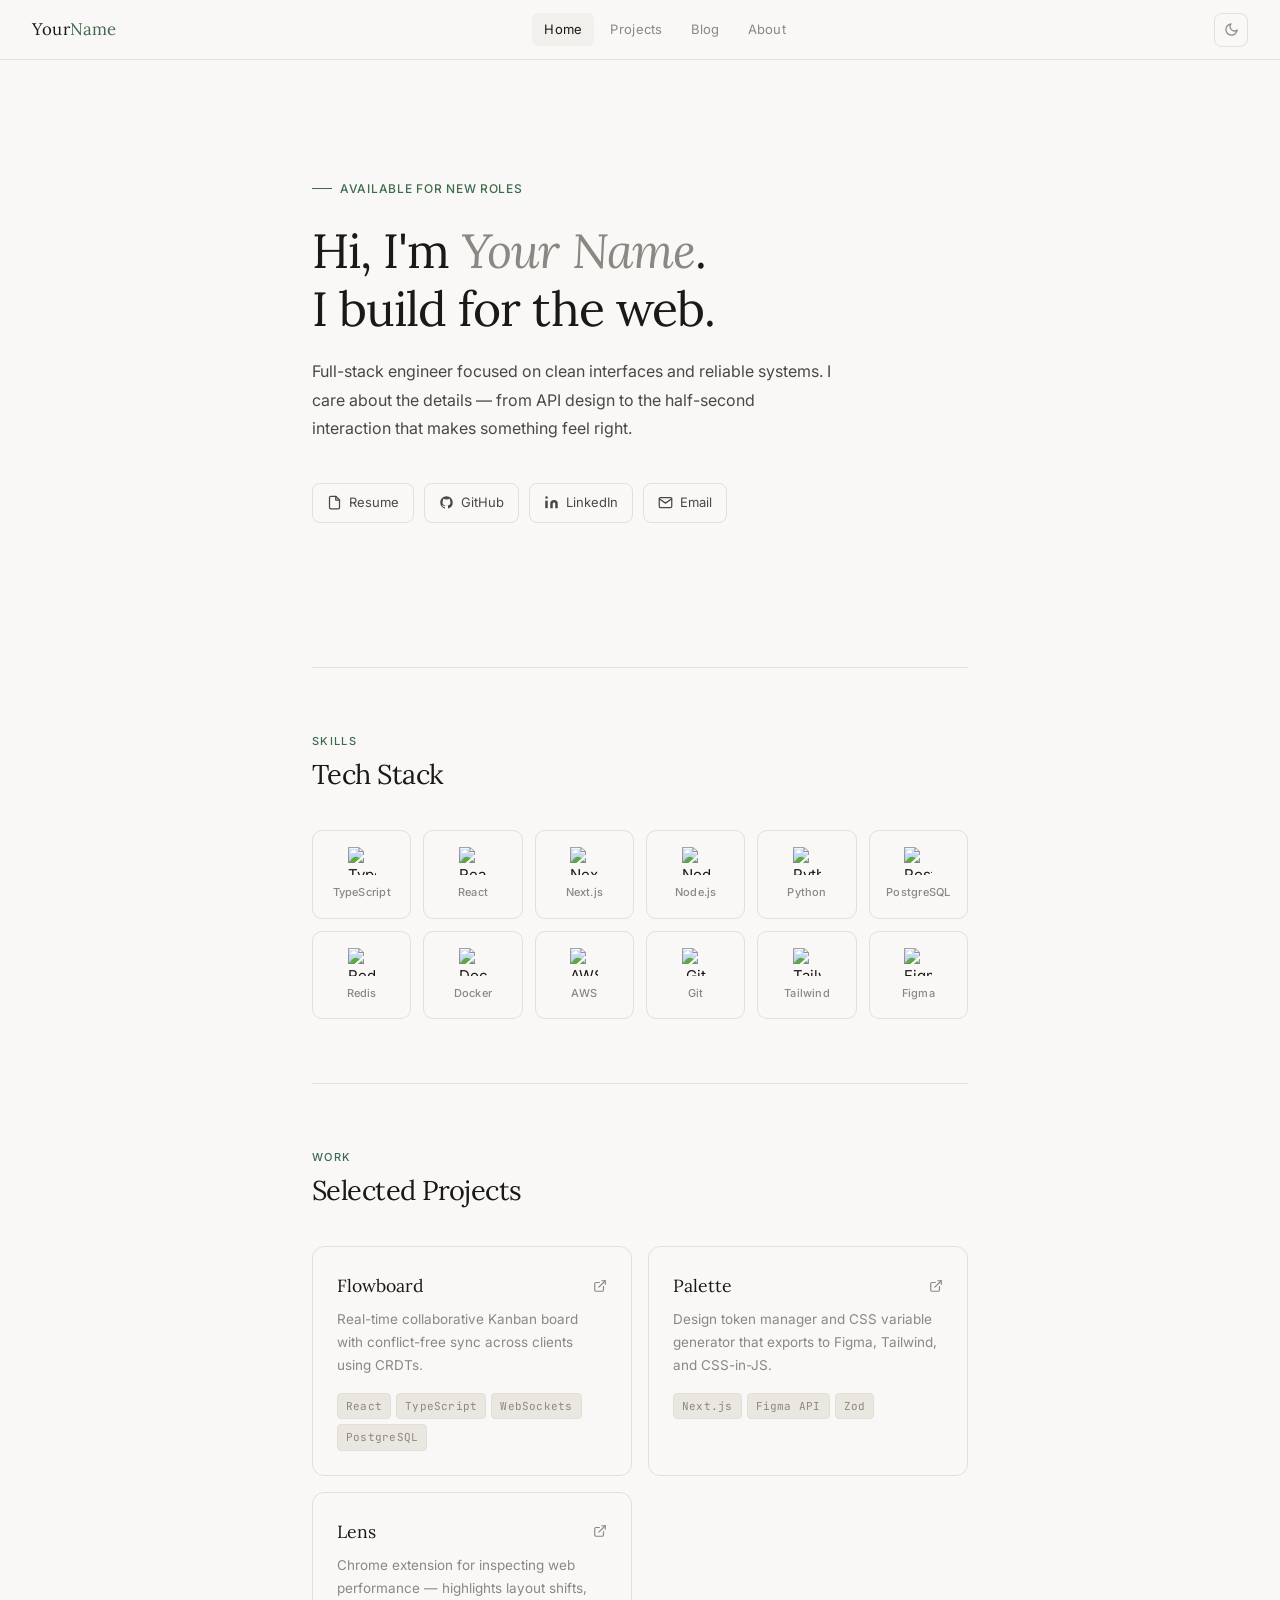
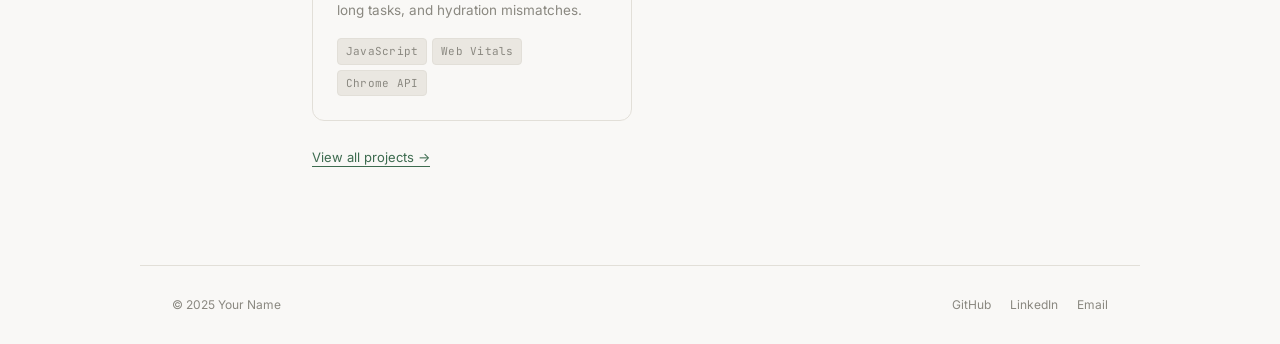
==== index.html @ 2781a44e "redesign: replace with minimal portfolio template" ====
<!DOCTYPE html>
<html lang="en" data-theme="light">
<head>
  <meta charset="UTF-8" />
  <meta name="viewport" content="width=device-width, initial-scale=1.0" />
  <title>Your Name — Software Engineer</title>
  <meta name="description" content="Full-stack software engineer. Building things for the web." />

  <!-- Fonts -->
  <link rel="preconnect" href="https://fonts.googleapis.com" />
  <link href="https://fonts.googleapis.com/css2?family=Lora:ital@0;1&family=Inter:wght@300;400;500&family=JetBrains+Mono:wght@400;500&display=swap" rel="stylesheet" />

  <!-- Styles -->
  <link rel="stylesheet" href="css/style.css" />

  <!-- Theme: apply before render to avoid flash -->
  <script>
    (function(){
      const t = localStorage.getItem('theme') ||
        (window.matchMedia('(prefers-color-scheme: dark)').matches ? 'dark' : 'light');
      document.documentElement.setAttribute('data-theme', t);
    })();
  </script>
</head>
<body>

<!-- ============================================================
     NAVBAR
============================================================ -->
<nav class="nav">
  <a href="index.html" class="nav-logo">Your<span>Name</span></a>

  <div class="nav-links">
    <a href="index.html">Home</a>
    <a href="pages/projects.html">Projects</a>
    <a href="pages/blog.html">Blog</a>
    <a href="pages/about.html">About</a>
  </div>

  <div class="nav-right">
    <button class="theme-toggle" id="theme-toggle" title="Toggle theme" aria-label="Toggle theme">
      <!-- icon injected by JS -->
    </button>
    <button class="nav-hamburger" id="nav-hamburger" aria-label="Menu">
      <span></span><span></span><span></span>
    </button>
  </div>
</nav>

<!-- Mobile nav -->
<div class="nav-mobile" id="nav-mobile">
  <a href="index.html">Home</a>
  <a href="pages/projects.html">Projects</a>
  <a href="pages/blog.html">Blog</a>
  <a href="pages/about.html">About</a>
</div>

<!-- ============================================================
     MAIN
============================================================ -->
<main class="page">

  <!-- HERO -->
  <section class="hero">
    <div class="hero-eyebrow fade-up">Available for new roles</div>

    <h1 class="fade-up delay-1">
      Hi, I'm <em>Your Name</em>.<br>
      I build for the web.
    </h1>

    <p class="hero-desc fade-up delay-2">
      Full-stack engineer focused on clean interfaces and reliable systems.
      I care about the details — from API design to the half-second interaction
      that makes something feel right.
    </p>

    <!-- Links -->
    <div class="links-row fade-up delay-3">
      <!-- Resume -->
      <a href="assets/resume.pdf" target="_blank" class="link-chip">
        <svg viewBox="0 0 24 24" fill="none" stroke="currentColor" stroke-width="2" stroke-linecap="round" stroke-linejoin="round">
          <path d="M14 2H6a2 2 0 0 0-2 2v16a2 2 0 0 0 2 2h12a2 2 0 0 0 2-2V8z"/><polyline points="14,2 14,8 20,8"/>
        </svg>
        Resume
      </a>

      <!-- GitHub -->
      <a href="https://github.com/yourusername" target="_blank" rel="noopener" class="link-chip">
        <svg viewBox="0 0 24 24" fill="currentColor">
          <path d="M12 2C6.477 2 2 6.484 2 12.017c0 4.425 2.865 8.18 6.839 9.504.5.092.682-.217.682-.483 0-.237-.008-.868-.013-1.703-2.782.605-3.369-1.343-3.369-1.343-.454-1.158-1.11-1.466-1.11-1.466-.908-.62.069-.608.069-.608 1.003.07 1.531 1.032 1.531 1.032.892 1.53 2.341 1.088 2.91.832.092-.647.35-1.088.636-1.338-2.22-.253-4.555-1.113-4.555-4.951 0-1.093.39-1.988 1.029-2.688-.103-.253-.446-1.272.098-2.65 0 0 .84-.27 2.75 1.026A9.564 9.564 0 0 1 12 6.844a9.59 9.59 0 0 1 2.504.337c1.909-1.296 2.747-1.027 2.747-1.027.546 1.379.202 2.398.1 2.651.64.7 1.028 1.595 1.028 2.688 0 3.848-2.339 4.695-4.566 4.943.359.309.678.92.678 1.855 0 1.338-.012 2.419-.012 2.747 0 .268.18.58.688.482A10.02 10.02 0 0 0 22 12.017C22 6.484 17.522 2 12 2z"/>
        </svg>
        GitHub
      </a>

      <!-- LinkedIn -->
      <a href="https://linkedin.com/in/yourprofile" target="_blank" rel="noopener" class="link-chip">
        <svg viewBox="0 0 24 24" fill="currentColor">
          <path d="M16 8a6 6 0 0 1 6 6v7h-4v-7a2 2 0 0 0-2-2 2 2 0 0 0-2 2v7h-4v-7a6 6 0 0 1 6-6z"/><rect x="2" y="9" width="4" height="12"/><circle cx="4" cy="4" r="2"/>
        </svg>
        LinkedIn
      </a>

      <!-- Email -->
      <a href="mailto:you@example.com" class="link-chip">
        <svg viewBox="0 0 24 24" fill="none" stroke="currentColor" stroke-width="2" stroke-linecap="round" stroke-linejoin="round">
          <path d="M4 4h16c1.1 0 2 .9 2 2v12c0 1.1-.9 2-2 2H4c-1.1 0-2-.9-2-2V6c0-1.1.9-2 2-2z"/><polyline points="22,6 12,13 2,6"/>
        </svg>
        Email
      </a>
    </div>
  </section>

  <hr class="divider reveal" />

  <!-- SKILLS -->
  <section class="reveal">
    <div class="section-label">Skills</div>
    <h2 class="section-title">Tech Stack</h2>

    <div class="skills-grid">
      <!--
        Use https://cdn.simpleicons.org/{name} for logos.
        Full list: https://simpleicons.org/
        Or swap with your own icon files in assets/icons/
      -->
      <div class="skill-item">
        <img src="https://cdn.simpleicons.org/typescript/3178c6" alt="TypeScript" loading="lazy" />
        <span class="skill-name">TypeScript</span>
      </div>
      <div class="skill-item">
        <img src="https://cdn.simpleicons.org/react/61dafb" alt="React" loading="lazy" />
        <span class="skill-name">React</span>
      </div>
      <div class="skill-item">
        <img src="https://cdn.simpleicons.org/nextdotjs/000000" alt="Next.js" loading="lazy" />
        <span class="skill-name">Next.js</span>
      </div>
      <div class="skill-item">
        <img src="https://cdn.simpleicons.org/nodedotjs/339933" alt="Node.js" loading="lazy" />
        <span class="skill-name">Node.js</span>
      </div>
      <div class="skill-item">
        <img src="https://cdn.simpleicons.org/python/3776ab" alt="Python" loading="lazy" />
        <span class="skill-name">Python</span>
      </div>
      <div class="skill-item">
        <img src="https://cdn.simpleicons.org/postgresql/4169e1" alt="PostgreSQL" loading="lazy" />
        <span class="skill-name">PostgreSQL</span>
      </div>
      <div class="skill-item">
        <img src="https://cdn.simpleicons.org/redis/dc382d" alt="Redis" loading="lazy" />
        <span class="skill-name">Redis</span>
      </div>
      <div class="skill-item">
        <img src="https://cdn.simpleicons.org/docker/2496ed" alt="Docker" loading="lazy" />
        <span class="skill-name">Docker</span>
      </div>
      <div class="skill-item">
        <img src="https://cdn.simpleicons.org/amazonaws/232f3e" alt="AWS" loading="lazy" />
        <span class="skill-name">AWS</span>
      </div>
      <div class="skill-item">
        <img src="https://cdn.simpleicons.org/git/f05032" alt="Git" loading="lazy" />
        <span class="skill-name">Git</span>
      </div>
      <div class="skill-item">
        <img src="https://cdn.simpleicons.org/tailwindcss/06b6d4" alt="Tailwind" loading="lazy" />
        <span class="skill-name">Tailwind</span>
      </div>
      <div class="skill-item">
        <img src="https://cdn.simpleicons.org/figma/f24e1e" alt="Figma" loading="lazy" />
        <span class="skill-name">Figma</span>
      </div>
    </div>
  </section>

  <hr class="divider reveal" />

  <!-- PROJECTS PREVIEW -->
  <section class="reveal">
    <div class="section-label">Work</div>
    <h2 class="section-title">Selected Projects</h2>

    <div class="projects-grid">

      <!-- Project 1 — replace with your real projects -->
      <a class="project-card" href="pages/projects.html#project-flowboard">
        <div class="project-card-title">
          Flowboard
          <svg viewBox="0 0 24 24" fill="none" stroke="currentColor" stroke-width="2" stroke-linecap="round" stroke-linejoin="round">
            <path d="M18 13v6a2 2 0 0 1-2 2H5a2 2 0 0 1-2-2V8a2 2 0 0 1 2-2h6"/><polyline points="15 3 21 3 21 9"/><line x1="10" y1="14" x2="21" y2="3"/>
          </svg>
        </div>
        <p class="project-card-desc">Real-time collaborative Kanban board with conflict-free sync across clients using CRDTs.</p>
        <div class="project-tags">
          <span class="project-tag">React</span>
          <span class="project-tag">TypeScript</span>
          <span class="project-tag">WebSockets</span>
          <span class="project-tag">PostgreSQL</span>
        </div>
      </a>

      <!-- Project 2 -->
      <a class="project-card" href="pages/projects.html#project-palette">
        <div class="project-card-title">
          Palette
          <svg viewBox="0 0 24 24" fill="none" stroke="currentColor" stroke-width="2" stroke-linecap="round" stroke-linejoin="round">
            <path d="M18 13v6a2 2 0 0 1-2 2H5a2 2 0 0 1-2-2V8a2 2 0 0 1 2-2h6"/><polyline points="15 3 21 3 21 9"/><line x1="10" y1="14" x2="21" y2="3"/>
          </svg>
        </div>
        <p class="project-card-desc">Design token manager and CSS variable generator that exports to Figma, Tailwind, and CSS-in-JS.</p>
        <div class="project-tags">
          <span class="project-tag">Next.js</span>
          <span class="project-tag">Figma API</span>
          <span class="project-tag">Zod</span>
        </div>
      </a>

      <!-- Project 3 -->
      <a class="project-card" href="pages/projects.html#project-lens">
        <div class="project-card-title">
          Lens
          <svg viewBox="0 0 24 24" fill="none" stroke="currentColor" stroke-width="2" stroke-linecap="round" stroke-linejoin="round">
            <path d="M18 13v6a2 2 0 0 1-2 2H5a2 2 0 0 1-2-2V8a2 2 0 0 1 2-2h6"/><polyline points="15 3 21 3 21 9"/><line x1="10" y1="14" x2="21" y2="3"/>
          </svg>
        </div>
        <p class="project-card-desc">Chrome extension for inspecting web performance — highlights layout shifts, long tasks, and hydration mismatches.</p>
        <div class="project-tags">
          <span class="project-tag">JavaScript</span>
          <span class="project-tag">Web Vitals</span>
          <span class="project-tag">Chrome API</span>
        </div>
      </a>

    </div>

    <p style="margin-top:1.5rem">
      <a href="pages/projects.html" style="font-size:13px;color:var(--accent);border-bottom:1px solid var(--accent);padding-bottom:1px;">
        View all projects →
      </a>
    </p>
  </section>

</main>

<!-- FOOTER -->
<footer class="footer">
  <span>© 2025 Your Name</span>
  <div class="footer-links">
    <a href="https://github.com/yourusername" target="_blank">GitHub</a>
    <a href="https://linkedin.com/in/yourprofile" target="_blank">LinkedIn</a>
    <a href="mailto:you@example.com">Email</a>
  </div>
</footer>

<script src="js/main.js"></script>
</body>
</html>
---- css/style.css ----
/* ============================================================
   DESIGN TOKENS
   ============================================================ */
:root {
  /* Colors — Light */
  --bg:          #f9f8f6;
  --bg-2:        #f2f0ec;
  --bg-3:        #eae7e1;
  --fg:          #1a1916;
  --fg-2:        #4a4844;
  --fg-muted:    #8a8880;
  --border:      #e2dfd8;
  --border-2:    #ccc9c1;
  --accent:      #3d6b4f;        /* muted forest green */
  --accent-soft: #eef4f0;

  /* Typography */
  --serif:  'Lora', Georgia, serif;
  --sans:   'Inter', system-ui, sans-serif;
  --mono:   'JetBrains Mono', 'Fira Code', monospace;

  /* Spacing */
  --max-w: 720px;
  --nav-h: 60px;

  /* Transitions */
  --t: 0.2s ease;
}

[data-theme="dark"] {
  --bg:          #141312;
  --bg-2:        #1c1b19;
  --bg-3:        #242220;
  --fg:          #eeebe4;
  --fg-2:        #b0ada6;
  --fg-muted:    #6e6c68;
  --border:      #2e2c29;
  --border-2:    #3e3c38;
  --accent:      #6aaa82;
  --accent-soft: #1a2e22;
}

/* ============================================================
   RESET + BASE
   ============================================================ */
*, *::before, *::after { box-sizing: border-box; margin: 0; padding: 0; }

html { scroll-behavior: smooth; font-size: 16px; }

body {
  background: var(--bg);
  color: var(--fg);
  font-family: var(--sans);
  font-size: 15px;
  line-height: 1.65;
  -webkit-font-smoothing: antialiased;
  transition: background var(--t), color var(--t);
  min-height: 100vh;
}

img { display: block; max-width: 100%; }
a { color: inherit; text-decoration: none; }
ul, ol { list-style: none; }
button { cursor: pointer; font-family: inherit; }

/* ============================================================
   TYPOGRAPHY
   ============================================================ */
h1, h2, h3, h4 {
  font-family: var(--serif);
  font-weight: 400;
  line-height: 1.2;
  letter-spacing: -0.02em;
  color: var(--fg);
}

h1 { font-size: clamp(2rem, 5vw, 3rem); }
h2 { font-size: clamp(1.4rem, 3vw, 1.9rem); }
h3 { font-size: 1.2rem; }

p { color: var(--fg-2); }

.serif { font-family: var(--serif); }
.mono  { font-family: var(--mono); }

/* ============================================================
   NAVBAR
   ============================================================ */
.nav {
  position: fixed; top: 0; left: 0; right: 0; z-index: 100;
  height: var(--nav-h);
  display: flex; align-items: center; justify-content: space-between;
  padding: 0 2rem;
  background: rgba(249, 248, 246, 0.88);
  backdrop-filter: blur(14px);
  border-bottom: 1px solid var(--border);
  transition: background var(--t), border-color var(--t);
}

[data-theme="dark"] .nav {
  background: rgba(20, 19, 18, 0.88);
}

.nav-logo {
  font-family: var(--serif);
  font-size: 1.05rem;
  letter-spacing: 0.01em;
  color: var(--fg);
}
.nav-logo span { color: var(--accent); }

.nav-links {
  display: flex; align-items: center; gap: 0.25rem;
}

.nav-links a {
  font-size: 13px;
  color: var(--fg-muted);
  padding: 6px 12px;
  border-radius: 6px;
  transition: color var(--t), background var(--t);
  letter-spacing: 0.02em;
}

.nav-links a:hover,
.nav-links a.active {
  color: var(--fg);
  background: var(--bg-2);
}

.nav-right { display: flex; align-items: center; gap: 0.5rem; }

/* Theme toggle */
.theme-toggle {
  width: 34px; height: 34px;
  display: flex; align-items: center; justify-content: center;
  border: 1px solid var(--border);
  border-radius: 8px;
  background: transparent;
  color: var(--fg-muted);
  transition: all var(--t);
}
.theme-toggle:hover { border-color: var(--border-2); color: var(--fg); background: var(--bg-2); }
.theme-toggle svg { width: 15px; height: 15px; }

/* Mobile menu */
.nav-hamburger {
  display: none;
  width: 34px; height: 34px;
  align-items: center; justify-content: center;
  border: 1px solid var(--border);
  border-radius: 8px;
  background: transparent;
  color: var(--fg-muted);
  transition: all var(--t);
  flex-direction: column; gap: 5px;
}
.nav-hamburger span {
  display: block; width: 16px; height: 1.5px;
  background: currentColor; border-radius: 2px;
  transition: all 0.3s;
}
.nav-hamburger.open span:nth-child(1) { transform: translateY(6.5px) rotate(45deg); }
.nav-hamburger.open span:nth-child(2) { opacity: 0; }
.nav-hamburger.open span:nth-child(3) { transform: translateY(-6.5px) rotate(-45deg); }

.nav-mobile {
  display: none;
  position: fixed; top: var(--nav-h); left: 0; right: 0; z-index: 99;
  background: var(--bg);
  border-bottom: 1px solid var(--border);
  padding: 1rem;
  flex-direction: column; gap: 4px;
}
.nav-mobile.open { display: flex; }
.nav-mobile a {
  font-size: 14px; color: var(--fg-muted);
  padding: 10px 14px; border-radius: 8px;
  transition: all var(--t);
}
.nav-mobile a:hover, .nav-mobile a.active { color: var(--fg); background: var(--bg-2); }

/* ============================================================
   LAYOUT
   ============================================================ */
.page {
  max-width: var(--max-w);
  margin: 0 auto;
  padding: calc(var(--nav-h) + 4rem) 2rem 6rem;
}

.page-wide {
  max-width: 1000px;
  margin: 0 auto;
  padding: calc(var(--nav-h) + 4rem) 2rem 6rem;
}

/* ============================================================
   SECTION HEADINGS
   ============================================================ */
.section-label {
  font-size: 11px;
  letter-spacing: 0.12em;
  text-transform: uppercase;
  color: var(--accent);
  font-family: var(--sans);
  font-weight: 500;
  margin-bottom: 0.5rem;
}

.section-title {
  font-family: var(--serif);
  font-size: 1.7rem;
  font-weight: 400;
  margin-bottom: 2.5rem;
  letter-spacing: -0.02em;
}

/* ============================================================
   DIVIDER
   ============================================================ */
.divider {
  border: none;
  border-top: 1px solid var(--border);
  margin: 4rem 0;
}

/* ============================================================
   HERO
   ============================================================ */
.hero {
  padding: 3rem 0 4rem;
}

.hero-eyebrow {
  display: inline-flex; align-items: center; gap: 8px;
  font-size: 12px;
  color: var(--accent);
  font-weight: 500;
  letter-spacing: 0.06em;
  text-transform: uppercase;
  margin-bottom: 1.5rem;
}
.hero-eyebrow::before {
  content: '';
  display: block; width: 20px; height: 1px;
  background: var(--accent);
}

.hero h1 {
  margin-bottom: 1.2rem;
}

.hero h1 em {
  font-style: italic;
  color: var(--fg-muted);
}

.hero-desc {
  font-size: 16px;
  color: var(--fg-2);
  max-width: 520px;
  line-height: 1.8;
  margin-bottom: 2.5rem;
}

/* ============================================================
   SOCIAL LINKS
   ============================================================ */
.links-row {
  display: flex; flex-wrap: wrap; gap: 10px;
  margin-bottom: 1rem;
}

.link-chip {
  display: inline-flex; align-items: center; gap: 7px;
  font-size: 13px;
  color: var(--fg-2);
  padding: 8px 14px;
  border: 1px solid var(--border);
  border-radius: 8px;
  background: var(--bg);
  transition: all var(--t);
  font-weight: 400;
}
.link-chip svg { width: 15px; height: 15px; flex-shrink: 0; }
.link-chip:hover {
  border-color: var(--border-2);
  color: var(--fg);
  background: var(--bg-2);
  transform: translateY(-1px);
}

/* ============================================================
   SKILLS GRID
   ============================================================ */
.skills-grid {
  display: grid;
  grid-template-columns: repeat(auto-fill, minmax(90px, 1fr));
  gap: 12px;
}

.skill-item {
  display: flex; flex-direction: column; align-items: center;
  gap: 8px;
  padding: 16px 10px;
  border: 1px solid var(--border);
  border-radius: 10px;
  background: var(--bg);
  transition: all var(--t);
  text-align: center;
}
.skill-item:hover {
  border-color: var(--border-2);
  background: var(--bg-2);
  transform: translateY(-2px);
}
.skill-item img { width: 28px; height: 28px; object-fit: contain; }
.skill-name {
  font-size: 11px;
  color: var(--fg-muted);
  letter-spacing: 0.02em;
  font-weight: 500;
}

/* ============================================================
   PROJECT CARDS
   ============================================================ */
.projects-grid {
  display: grid;
  grid-template-columns: repeat(auto-fill, minmax(280px, 1fr));
  gap: 16px;
}

.project-card {
  display: block;
  border: 1px solid var(--border);
  border-radius: 12px;
  padding: 1.5rem;
  background: var(--bg);
  transition: all 0.25s ease;
  position: relative;
  overflow: hidden;
}

.project-card::after {
  content: '';
  position: absolute; bottom: 0; left: 0; right: 0; height: 2px;
  background: var(--accent);
  transform: scaleX(0);
  transform-origin: left;
  transition: transform 0.3s ease;
}

.project-card:hover {
  border-color: var(--border-2);
  background: var(--bg-2);
  transform: translateY(-3px);
  box-shadow: 0 8px 24px rgba(0,0,0,0.06);
}

.project-card:hover::after { transform: scaleX(1); }

.project-card-title {
  font-family: var(--serif);
  font-size: 1.1rem;
  font-weight: 400;
  margin-bottom: 0.5rem;
  display: flex; align-items: center; justify-content: space-between;
}

.project-card-title svg {
  width: 14px; height: 14px;
  color: var(--fg-muted);
  flex-shrink: 0;
  transition: transform var(--t), color var(--t);
}
.project-card:hover .project-card-title svg {
  transform: translate(2px, -2px);
  color: var(--accent);
}

.project-card-desc {
  font-size: 13.5px;
  color: var(--fg-muted);
  line-height: 1.7;
  margin-bottom: 1rem;
}

.project-tags {
  display: flex; flex-wrap: wrap; gap: 5px;
}

.project-tag {
  font-size: 11px;
  color: var(--fg-muted);
  background: var(--bg-3);
  border-radius: 4px;
  padding: 3px 8px;
  font-family: var(--mono);
  letter-spacing: 0.02em;
  border: 1px solid var(--border);
}

/* ============================================================
   BLOG CARDS
   ============================================================ */
.blog-list { display: flex; flex-direction: column; gap: 1px; }

.blog-card {
  display: block;
  padding: 1.5rem 0;
  border-bottom: 1px solid var(--border);
  transition: all var(--t);
}
.blog-card:first-child { border-top: 1px solid var(--border); }

.blog-card:hover .blog-card-title { color: var(--accent); }
.blog-card:hover .blog-arrow { transform: translate(3px, -3px); color: var(--accent); }

.blog-card-meta {
  display: flex; align-items: center; gap: 12px;
  font-size: 12px; color: var(--fg-muted);
  margin-bottom: 0.4rem;
  font-family: var(--mono);
}

.blog-tag {
  font-size: 11px;
  color: var(--accent);
  background: var(--accent-soft);
  border-radius: 4px;
  padding: 2px 7px;
  font-family: var(--sans);
  font-weight: 500;
}

.blog-card-title {
  font-family: var(--serif);
  font-size: 1.15rem;
  font-weight: 400;
  color: var(--fg);
  margin-bottom: 0.4rem;
  display: flex; align-items: flex-start; justify-content: space-between; gap: 1rem;
  transition: color var(--t);
}

.blog-arrow {
  font-size: 1rem;
  flex-shrink: 0;
  color: var(--fg-muted);
  transition: all var(--t);
  margin-top: 3px;
}

.blog-card-excerpt {
  font-size: 13.5px;
  color: var(--fg-muted);
  line-height: 1.7;
  max-width: 560px;
}

/* ============================================================
   BLOG POST (full article)
   ============================================================ */
.prose h1, .prose h2, .prose h3 { margin: 2rem 0 0.8rem; }
.prose p { margin-bottom: 1.1rem; color: var(--fg-2); font-size: 15.5px; line-height: 1.85; }
.prose ul, .prose ol { margin: 0 0 1.1rem 1.4rem; color: var(--fg-2); }
.prose li { margin-bottom: 0.4rem; font-size: 15.5px; line-height: 1.75; }
.prose code {
  font-family: var(--mono); font-size: 13px;
  background: var(--bg-2); padding: 2px 6px; border-radius: 4px;
  border: 1px solid var(--border);
}
.prose pre {
  background: var(--bg-2); border: 1px solid var(--border);
  border-radius: 10px; padding: 1.2rem 1.5rem;
  overflow-x: auto; margin: 1.5rem 0;
}
.prose pre code { background: none; border: none; padding: 0; font-size: 13.5px; }
.prose blockquote {
  border-left: 2px solid var(--accent);
  padding-left: 1.2rem; margin: 1.5rem 0;
  color: var(--fg-muted); font-style: italic;
}
.prose a { color: var(--accent); border-bottom: 1px solid transparent; transition: border-color var(--t); }
.prose a:hover { border-bottom-color: var(--accent); }
.prose img { border-radius: 10px; margin: 1.5rem 0; }
.prose hr { border: none; border-top: 1px solid var(--border); margin: 2.5rem 0; }

/* ============================================================
   ABOUT PAGE
   ============================================================ */
.avatar {
  width: 80px; height: 80px;
  border-radius: 50%;
  background: var(--bg-3);
  border: 1px solid var(--border);
  display: flex; align-items: center; justify-content: center;
  font-family: var(--serif); font-size: 1.8rem; color: var(--fg-muted);
  margin-bottom: 1.5rem;
  overflow: hidden;
}
.avatar img { width: 100%; height: 100%; object-fit: cover; }

/* ============================================================
   FOOTER
   ============================================================ */
.footer {
  border-top: 1px solid var(--border);
  padding: 1.8rem 2rem;
  display: flex; align-items: center; justify-content: space-between;
  max-width: 1000px; margin: 0 auto;
  font-size: 12px; color: var(--fg-muted);
  flex-wrap: wrap; gap: 0.5rem;
}
.footer-links { display: flex; gap: 1.2rem; }
.footer-links a { transition: color var(--t); }
.footer-links a:hover { color: var(--fg); }

/* ============================================================
   ANIMATIONS
   ============================================================ */
@keyframes fadeUp {
  from { opacity: 0; transform: translateY(20px); }
  to   { opacity: 1; transform: translateY(0); }
}

.fade-up {
  opacity: 0;
  animation: fadeUp 0.6s ease forwards;
}

.fade-up.delay-1 { animation-delay: 0.1s; }
.fade-up.delay-2 { animation-delay: 0.2s; }
.fade-up.delay-3 { animation-delay: 0.3s; }
.fade-up.delay-4 { animation-delay: 0.4s; }

.reveal {
  opacity: 0;
  transform: translateY(18px);
  transition: opacity 0.65s ease, transform 0.65s ease;
}
.reveal.in { opacity: 1; transform: none; }

/* ============================================================
   EMPTY STATE
   ============================================================ */
.empty-state {
  text-align: center;
  padding: 4rem 2rem;
  color: var(--fg-muted);
}
.empty-state-icon { font-size: 2rem; margin-bottom: 1rem; opacity: 0.4; }
.empty-state p { font-size: 14px; }

/* ============================================================
   RESPONSIVE
   ============================================================ */
@media (max-width: 640px) {
  .nav-links { display: none; }
  .nav-hamburger { display: flex; }

  .page, .page-wide { padding-top: calc(var(--nav-h) + 2.5rem); padding-left: 1.25rem; padding-right: 1.25rem; }

  .hero { padding: 2rem 0 3rem; }

  .projects-grid { grid-template-columns: 1fr; }
  .skills-grid   { grid-template-columns: repeat(auto-fill, minmax(76px, 1fr)); }

  .footer { flex-direction: column; align-items: flex-start; }
}
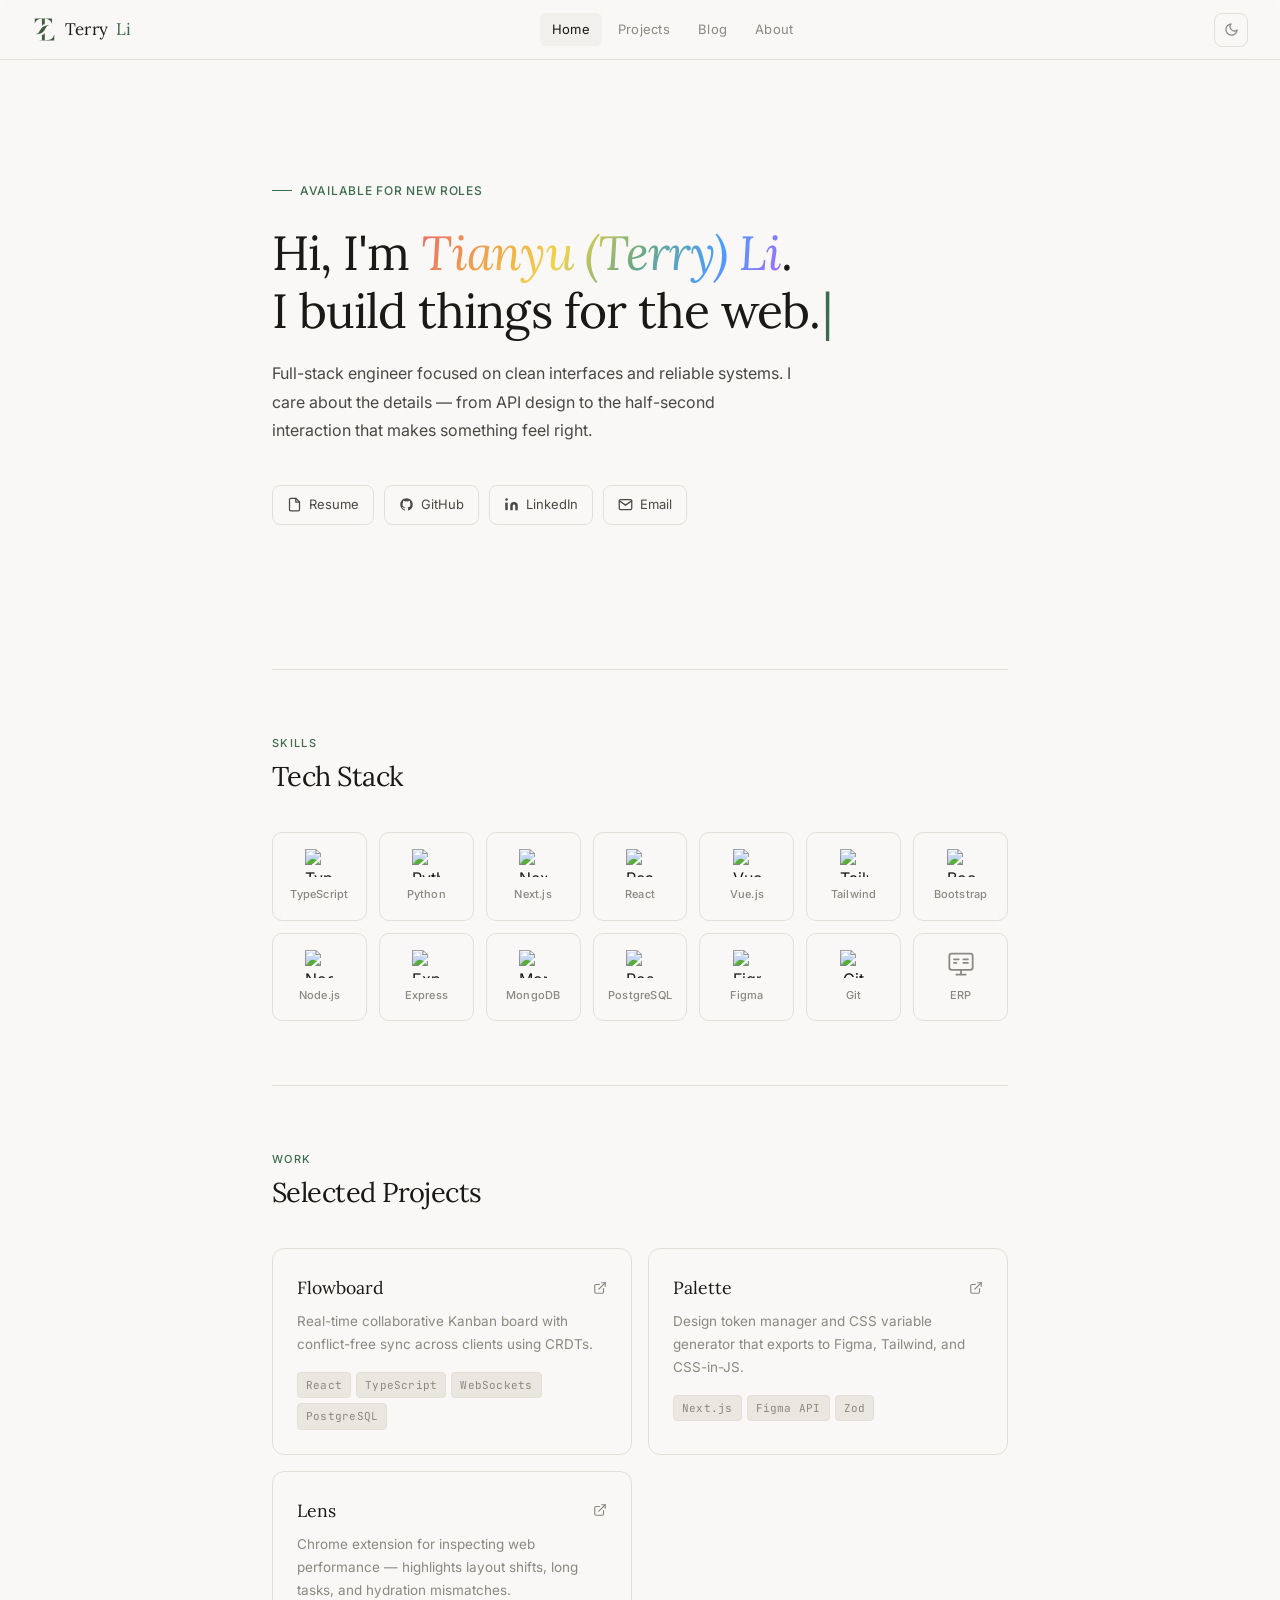
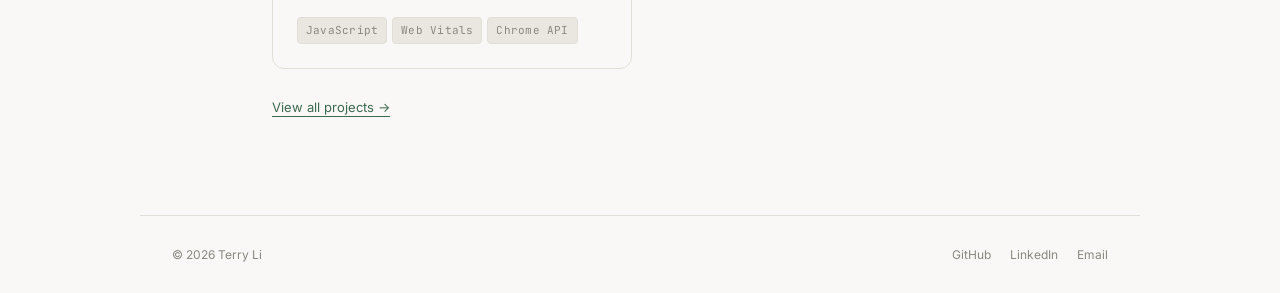
==== commit b1b656ae: "Updated home & about page" ====
--- a/index.html
+++ b/index.html
@@ -1,259 +1,395 @@
-<!DOCTYPE html>
+<!doctype html>
 <html lang="en" data-theme="light">
-<head>
-  <meta charset="UTF-8" />
-  <meta name="viewport" content="width=device-width, initial-scale=1.0" />
-  <title>Your Name — Software Engineer</title>
-  <meta name="description" content="Full-stack software engineer. Building things for the web." />
-
-  <!-- Fonts -->
-  <link rel="preconnect" href="https://fonts.googleapis.com" />
-  <link href="https://fonts.googleapis.com/css2?family=Lora:ital@0;1&family=Inter:wght@300;400;500&family=JetBrains+Mono:wght@400;500&display=swap" rel="stylesheet" />
-
-  <!-- Styles -->
-  <link rel="stylesheet" href="css/style.css" />
-
-  <!-- Theme: apply before render to avoid flash -->
-  <script>
-    (function(){
-      const t = localStorage.getItem('theme') ||
-        (window.matchMedia('(prefers-color-scheme: dark)').matches ? 'dark' : 'light');
-      document.documentElement.setAttribute('data-theme', t);
-    })();
-  </script>
-</head>
-<body>
-
-<!-- ============================================================
+  <head>
+    <meta charset="UTF-8" />
+    <meta name="viewport" content="width=device-width, initial-scale=1.0" />
+    <title>Terry Li's Portfolio</title>
+    <meta
+      name="description"
+      content="Full-stack software engineer. Building things for the web."
+    />
+
+    <!-- Fonts -->
+    <link rel="preconnect" href="https://fonts.googleapis.com" />
+    <link
+      href="https://fonts.googleapis.com/css2?family=Lora:ital@0;1&family=Inter:wght@300;400;500&family=JetBrains+Mono:wght@400;500&display=swap"
+      rel="stylesheet"
+    />
+
+    <!-- Styles -->
+    <link rel="stylesheet" href="css/style.css" />
+    <link
+      rel="icon"
+      type="image/svg+xml"
+      href="/assets/logo-mark-cropped.svg"
+    />
+
+    <!-- Theme: apply before render to avoid flash -->
+    <script>
+      (function () {
+        const t =
+          localStorage.getItem("theme") ||
+          (window.matchMedia("(prefers-color-scheme: dark)").matches
+            ? "dark"
+            : "light");
+        document.documentElement.setAttribute("data-theme", t);
+      })();
+    </script>
+  </head>
+  <body>
+    <!-- ============================================================
      NAVBAR
 ============================================================ -->
-<nav class="nav">
-  <a href="index.html" class="nav-logo">Your<span>Name</span></a>
-
-  <div class="nav-links">
-    <a href="index.html">Home</a>
-    <a href="pages/projects.html">Projects</a>
-    <a href="pages/blog.html">Blog</a>
-    <a href="pages/about.html">About</a>
-  </div>
-
-  <div class="nav-right">
-    <button class="theme-toggle" id="theme-toggle" title="Toggle theme" aria-label="Toggle theme">
-      <!-- icon injected by JS -->
-    </button>
-    <button class="nav-hamburger" id="nav-hamburger" aria-label="Menu">
-      <span></span><span></span><span></span>
-    </button>
-  </div>
-</nav>
-
-<!-- Mobile nav -->
-<div class="nav-mobile" id="nav-mobile">
-  <a href="index.html">Home</a>
-  <a href="pages/projects.html">Projects</a>
-  <a href="pages/blog.html">Blog</a>
-  <a href="pages/about.html">About</a>
-</div>
-
-<!-- ============================================================
+    <nav class="nav"></nav>
+    <div class="nav-mobile" id="nav-mobile"></div>
+
+    <!-- ============================================================
      MAIN
 ============================================================ -->
-<main class="page">
-
-  <!-- HERO -->
-  <section class="hero">
-    <div class="hero-eyebrow fade-up">Available for new roles</div>
-
-    <h1 class="fade-up delay-1">
-      Hi, I'm <em>Your Name</em>.<br>
-      I build for the web.
-    </h1>
-
-    <p class="hero-desc fade-up delay-2">
-      Full-stack engineer focused on clean interfaces and reliable systems.
-      I care about the details — from API design to the half-second interaction
-      that makes something feel right.
-    </p>
-
-    <!-- Links -->
-    <div class="links-row fade-up delay-3">
-      <!-- Resume -->
-      <a href="assets/resume.pdf" target="_blank" class="link-chip">
-        <svg viewBox="0 0 24 24" fill="none" stroke="currentColor" stroke-width="2" stroke-linecap="round" stroke-linejoin="round">
-          <path d="M14 2H6a2 2 0 0 0-2 2v16a2 2 0 0 0 2 2h12a2 2 0 0 0 2-2V8z"/><polyline points="14,2 14,8 20,8"/>
-        </svg>
-        Resume
-      </a>
-
-      <!-- GitHub -->
-      <a href="https://github.com/yourusername" target="_blank" rel="noopener" class="link-chip">
-        <svg viewBox="0 0 24 24" fill="currentColor">
-          <path d="M12 2C6.477 2 2 6.484 2 12.017c0 4.425 2.865 8.18 6.839 9.504.5.092.682-.217.682-.483 0-.237-.008-.868-.013-1.703-2.782.605-3.369-1.343-3.369-1.343-.454-1.158-1.11-1.466-1.11-1.466-.908-.62.069-.608.069-.608 1.003.07 1.531 1.032 1.531 1.032.892 1.53 2.341 1.088 2.91.832.092-.647.35-1.088.636-1.338-2.22-.253-4.555-1.113-4.555-4.951 0-1.093.39-1.988 1.029-2.688-.103-.253-.446-1.272.098-2.65 0 0 .84-.27 2.75 1.026A9.564 9.564 0 0 1 12 6.844a9.59 9.59 0 0 1 2.504.337c1.909-1.296 2.747-1.027 2.747-1.027.546 1.379.202 2.398.1 2.651.64.7 1.028 1.595 1.028 2.688 0 3.848-2.339 4.695-4.566 4.943.359.309.678.92.678 1.855 0 1.338-.012 2.419-.012 2.747 0 .268.18.58.688.482A10.02 10.02 0 0 0 22 12.017C22 6.484 17.522 2 12 2z"/>
-        </svg>
-        GitHub
-      </a>
-
-      <!-- LinkedIn -->
-      <a href="https://linkedin.com/in/yourprofile" target="_blank" rel="noopener" class="link-chip">
-        <svg viewBox="0 0 24 24" fill="currentColor">
-          <path d="M16 8a6 6 0 0 1 6 6v7h-4v-7a2 2 0 0 0-2-2 2 2 0 0 0-2 2v7h-4v-7a6 6 0 0 1 6-6z"/><rect x="2" y="9" width="4" height="12"/><circle cx="4" cy="4" r="2"/>
-        </svg>
-        LinkedIn
-      </a>
-
-      <!-- Email -->
-      <a href="mailto:you@example.com" class="link-chip">
-        <svg viewBox="0 0 24 24" fill="none" stroke="currentColor" stroke-width="2" stroke-linecap="round" stroke-linejoin="round">
-          <path d="M4 4h16c1.1 0 2 .9 2 2v12c0 1.1-.9 2-2 2H4c-1.1 0-2-.9-2-2V6c0-1.1.9-2 2-2z"/><polyline points="22,6 12,13 2,6"/>
-        </svg>
-        Email
-      </a>
-    </div>
-  </section>
-
-  <hr class="divider reveal" />
-
-  <!-- SKILLS -->
-  <section class="reveal">
-    <div class="section-label">Skills</div>
-    <h2 class="section-title">Tech Stack</h2>
-
-    <div class="skills-grid">
-      <!--
-        Use https://cdn.simpleicons.org/{name} for logos.
-        Full list: https://simpleicons.org/
-        Or swap with your own icon files in assets/icons/
-      -->
-      <div class="skill-item">
-        <img src="https://cdn.simpleicons.org/typescript/3178c6" alt="TypeScript" loading="lazy" />
-        <span class="skill-name">TypeScript</span>
-      </div>
-      <div class="skill-item">
-        <img src="https://cdn.simpleicons.org/react/61dafb" alt="React" loading="lazy" />
-        <span class="skill-name">React</span>
-      </div>
-      <div class="skill-item">
-        <img src="https://cdn.simpleicons.org/nextdotjs/000000" alt="Next.js" loading="lazy" />
-        <span class="skill-name">Next.js</span>
-      </div>
-      <div class="skill-item">
-        <img src="https://cdn.simpleicons.org/nodedotjs/339933" alt="Node.js" loading="lazy" />
-        <span class="skill-name">Node.js</span>
-      </div>
-      <div class="skill-item">
-        <img src="https://cdn.simpleicons.org/python/3776ab" alt="Python" loading="lazy" />
-        <span class="skill-name">Python</span>
-      </div>
-      <div class="skill-item">
-        <img src="https://cdn.simpleicons.org/postgresql/4169e1" alt="PostgreSQL" loading="lazy" />
-        <span class="skill-name">PostgreSQL</span>
-      </div>
-      <div class="skill-item">
-        <img src="https://cdn.simpleicons.org/redis/dc382d" alt="Redis" loading="lazy" />
-        <span class="skill-name">Redis</span>
-      </div>
-      <div class="skill-item">
-        <img src="https://cdn.simpleicons.org/docker/2496ed" alt="Docker" loading="lazy" />
-        <span class="skill-name">Docker</span>
-      </div>
-      <div class="skill-item">
-        <img src="https://cdn.simpleicons.org/amazonaws/232f3e" alt="AWS" loading="lazy" />
-        <span class="skill-name">AWS</span>
-      </div>
-      <div class="skill-item">
-        <img src="https://cdn.simpleicons.org/git/f05032" alt="Git" loading="lazy" />
-        <span class="skill-name">Git</span>
-      </div>
-      <div class="skill-item">
-        <img src="https://cdn.simpleicons.org/tailwindcss/06b6d4" alt="Tailwind" loading="lazy" />
-        <span class="skill-name">Tailwind</span>
-      </div>
-      <div class="skill-item">
-        <img src="https://cdn.simpleicons.org/figma/f24e1e" alt="Figma" loading="lazy" />
-        <span class="skill-name">Figma</span>
-      </div>
-    </div>
-  </section>
-
-  <hr class="divider reveal" />
-
-  <!-- PROJECTS PREVIEW -->
-  <section class="reveal">
-    <div class="section-label">Work</div>
-    <h2 class="section-title">Selected Projects</h2>
-
-    <div class="projects-grid">
-
-      <!-- Project 1 — replace with your real projects -->
-      <a class="project-card" href="pages/projects.html#project-flowboard">
-        <div class="project-card-title">
-          Flowboard
-          <svg viewBox="0 0 24 24" fill="none" stroke="currentColor" stroke-width="2" stroke-linecap="round" stroke-linejoin="round">
-            <path d="M18 13v6a2 2 0 0 1-2 2H5a2 2 0 0 1-2-2V8a2 2 0 0 1 2-2h6"/><polyline points="15 3 21 3 21 9"/><line x1="10" y1="14" x2="21" y2="3"/>
-          </svg>
+    <main class="page">
+      <!-- HERO -->
+      <section class="hero">
+        <div class="hero-eyebrow fade-up">Available for new roles</div>
+
+        <h1 class="fade-up delay-1">
+          Hi, I'm <em>Tianyu (Terry) Li</em>.<br />
+          <span id="typewriter"></span><span class="typewriter-cursor">|</span>
+        </h1>
+
+        <p class="hero-desc fade-up delay-2">
+          Full-stack engineer focused on clean interfaces and reliable systems.
+          I care about the details — from API design to the half-second
+          interaction that makes something feel right.
+        </p>
+
+        <!-- Links -->
+        <div class="links-row fade-up delay-3">
+          <!-- Resume -->
+          <a href="assets/resume.pdf" target="_blank" class="link-chip">
+            <svg
+              viewBox="0 0 24 24"
+              fill="none"
+              stroke="currentColor"
+              stroke-width="2"
+              stroke-linecap="round"
+              stroke-linejoin="round"
+            >
+              <path
+                d="M14 2H6a2 2 0 0 0-2 2v16a2 2 0 0 0 2 2h12a2 2 0 0 0 2-2V8z"
+              />
+              <polyline points="14,2 14,8 20,8" />
+            </svg>
+            Resume
+          </a>
+
+          <!-- GitHub -->
+          <a
+            href="https://github.com/terryli-vt"
+            target="_blank"
+            rel="noopener"
+            class="link-chip"
+          >
+            <svg viewBox="0 0 24 24" fill="currentColor">
+              <path
+                d="M12 2C6.477 2 2 6.484 2 12.017c0 4.425 2.865 8.18 6.839 9.504.5.092.682-.217.682-.483 0-.237-.008-.868-.013-1.703-2.782.605-3.369-1.343-3.369-1.343-.454-1.158-1.11-1.466-1.11-1.466-.908-.62.069-.608.069-.608 1.003.07 1.531 1.032 1.531 1.032.892 1.53 2.341 1.088 2.91.832.092-.647.35-1.088.636-1.338-2.22-.253-4.555-1.113-4.555-4.951 0-1.093.39-1.988 1.029-2.688-.103-.253-.446-1.272.098-2.65 0 0 .84-.27 2.75 1.026A9.564 9.564 0 0 1 12 6.844a9.59 9.59 0 0 1 2.504.337c1.909-1.296 2.747-1.027 2.747-1.027.546 1.379.202 2.398.1 2.651.64.7 1.028 1.595 1.028 2.688 0 3.848-2.339 4.695-4.566 4.943.359.309.678.92.678 1.855 0 1.338-.012 2.419-.012 2.747 0 .268.18.58.688.482A10.02 10.02 0 0 0 22 12.017C22 6.484 17.522 2 12 2z"
+              />
+            </svg>
+            GitHub
+          </a>
+
+          <!-- LinkedIn -->
+          <a
+            href="https://www.linkedin.com/in/terry-li-vt/"
+            target="_blank"
+            rel="noopener"
+            class="link-chip"
+          >
+            <svg viewBox="0 0 24 24" fill="currentColor">
+              <path
+                d="M16 8a6 6 0 0 1 6 6v7h-4v-7a2 2 0 0 0-2-2 2 2 0 0 0-2 2v7h-4v-7a6 6 0 0 1 6-6z"
+              />
+              <rect x="2" y="9" width="4" height="12" />
+              <circle cx="4" cy="4" r="2" />
+            </svg>
+            LinkedIn
+          </a>
+
+          <!-- Email -->
+          <a href="mailto:terryli199@gmail.com" class="link-chip">
+            <svg
+              viewBox="0 0 24 24"
+              fill="none"
+              stroke="currentColor"
+              stroke-width="2"
+              stroke-linecap="round"
+              stroke-linejoin="round"
+            >
+              <path
+                d="M4 4h16c1.1 0 2 .9 2 2v12c0 1.1-.9 2-2 2H4c-1.1 0-2-.9-2-2V6c0-1.1.9-2 2-2z"
+              />
+              <polyline points="22,6 12,13 2,6" />
+            </svg>
+            Email
+          </a>
         </div>
-        <p class="project-card-desc">Real-time collaborative Kanban board with conflict-free sync across clients using CRDTs.</p>
-        <div class="project-tags">
-          <span class="project-tag">React</span>
-          <span class="project-tag">TypeScript</span>
-          <span class="project-tag">WebSockets</span>
-          <span class="project-tag">PostgreSQL</span>
+      </section>
+
+      <hr class="divider reveal" />
+
+      <!-- SKILLS -->
+      <section class="reveal">
+        <div class="section-label">Skills</div>
+        <h2 class="section-title">Tech Stack</h2>
+
+        <div class="skills-grid">
+          <div class="skill-item">
+            <img
+              src="https://cdn.simpleicons.org/typescript/3178c6"
+              alt="TypeScript"
+              loading="lazy"
+            />
+            <span class="skill-name">TypeScript</span>
+          </div>
+          <div class="skill-item">
+            <img
+              src="https://cdn.simpleicons.org/python/3776ab"
+              alt="Python"
+              loading="lazy"
+            />
+            <span class="skill-name">Python</span>
+          </div>
+          <div class="skill-item">
+            <img
+              src="https://cdn.simpleicons.org/nextdotjs/000000"
+              alt="Next.js"
+              loading="lazy"
+              class="skill-invert"
+            />
+            <span class="skill-name">Next.js</span>
+          </div>
+          <div class="skill-item">
+            <img
+              src="https://cdn.simpleicons.org/react/61dafb"
+              alt="React"
+              loading="lazy"
+            />
+            <span class="skill-name">React</span>
+          </div>
+          <div class="skill-item">
+            <img
+              src="https://cdn.simpleicons.org/vuedotjs/4FC08D"
+              alt="Vue.js"
+              loading="lazy"
+            />
+            <span class="skill-name">Vue.js</span>
+          </div>
+          <div class="skill-item">
+            <img
+              src="https://cdn.simpleicons.org/tailwindcss/06b6d4"
+              alt="Tailwind"
+              loading="lazy"
+            />
+            <span class="skill-name">Tailwind</span>
+          </div>
+          <div class="skill-item">
+            <img
+              src="https://cdn.simpleicons.org/bootstrap/7952B3"
+              alt="Bootstrap"
+              loading="lazy"
+            />
+            <span class="skill-name">Bootstrap</span>
+          </div>
+          <div class="skill-item">
+            <img
+              src="https://cdn.simpleicons.org/nodedotjs/339933"
+              alt="Node.js"
+              loading="lazy"
+            />
+            <span class="skill-name">Node.js</span>
+          </div>
+          <div class="skill-item">
+            <img
+              src="https://cdn.simpleicons.org/express/000000"
+              alt="Express"
+              loading="lazy"
+              class="skill-invert"
+            />
+            <span class="skill-name">Express</span>
+          </div>
+          <div class="skill-item">
+            <img
+              src="https://cdn.simpleicons.org/mongodb/47A248"
+              alt="MongoDB"
+              loading="lazy"
+            />
+            <span class="skill-name">MongoDB</span>
+          </div>
+          <div class="skill-item">
+            <img
+              src="https://cdn.simpleicons.org/postgresql/4169e1"
+              alt="PostgreSQL"
+              loading="lazy"
+            />
+            <span class="skill-name">PostgreSQL</span>
+          </div>
+          <div class="skill-item">
+            <img
+              src="https://cdn.simpleicons.org/figma/f24e1e"
+              alt="Figma"
+              loading="lazy"
+            />
+            <span class="skill-name">Figma</span>
+          </div>
+          <div class="skill-item">
+            <img
+              src="https://cdn.simpleicons.org/git/f05032"
+              alt="Git"
+              loading="lazy"
+            />
+            <span class="skill-name">Git</span>
+          </div>
+          <div class="skill-item">
+            <svg
+              width="28"
+              height="28"
+              viewBox="0 0 24 24"
+              fill="none"
+              stroke="#8a8880"
+              stroke-width="1.5"
+              stroke-linecap="round"
+              stroke-linejoin="round"
+            >
+              <rect x="2" y="3" width="20" height="14" rx="2" />
+              <path d="M8 21h8M12 17v4" />
+              <line x1="6" y1="8" x2="10" y2="8" />
+              <line x1="6" y1="11" x2="8" y2="11" />
+              <line x1="14" y1="8" x2="18" y2="8" />
+              <line x1="14" y1="11" x2="18" y2="11" />
+            </svg>
+            <span class="skill-name">ERP</span>
+          </div>
         </div>
-      </a>
-
-      <!-- Project 2 -->
-      <a class="project-card" href="pages/projects.html#project-palette">
-        <div class="project-card-title">
-          Palette
-          <svg viewBox="0 0 24 24" fill="none" stroke="currentColor" stroke-width="2" stroke-linecap="round" stroke-linejoin="round">
-            <path d="M18 13v6a2 2 0 0 1-2 2H5a2 2 0 0 1-2-2V8a2 2 0 0 1 2-2h6"/><polyline points="15 3 21 3 21 9"/><line x1="10" y1="14" x2="21" y2="3"/>
-          </svg>
+      </section>
+
+      <hr class="divider reveal" />
+
+      <!-- PROJECTS PREVIEW -->
+      <section class="reveal">
+        <div class="section-label">Work</div>
+        <h2 class="section-title">Selected Projects</h2>
+
+        <div class="projects-grid">
+          <!-- Project 1 — replace with your real projects -->
+          <a class="project-card" href="pages/projects.html#project-flowboard">
+            <div class="project-card-title">
+              Flowboard
+              <svg
+                viewBox="0 0 24 24"
+                fill="none"
+                stroke="currentColor"
+                stroke-width="2"
+                stroke-linecap="round"
+                stroke-linejoin="round"
+              >
+                <path
+                  d="M18 13v6a2 2 0 0 1-2 2H5a2 2 0 0 1-2-2V8a2 2 0 0 1 2-2h6"
+                />
+                <polyline points="15 3 21 3 21 9" />
+                <line x1="10" y1="14" x2="21" y2="3" />
+              </svg>
+            </div>
+            <p class="project-card-desc">
+              Real-time collaborative Kanban board with conflict-free sync
+              across clients using CRDTs.
+            </p>
+            <div class="project-tags">
+              <span class="project-tag">React</span>
+              <span class="project-tag">TypeScript</span>
+              <span class="project-tag">WebSockets</span>
+              <span class="project-tag">PostgreSQL</span>
+            </div>
+          </a>
+
+          <!-- Project 2 -->
+          <a class="project-card" href="pages/projects.html#project-palette">
+            <div class="project-card-title">
+              Palette
+              <svg
+                viewBox="0 0 24 24"
+                fill="none"
+                stroke="currentColor"
+                stroke-width="2"
+                stroke-linecap="round"
+                stroke-linejoin="round"
+              >
+                <path
+                  d="M18 13v6a2 2 0 0 1-2 2H5a2 2 0 0 1-2-2V8a2 2 0 0 1 2-2h6"
+                />
+                <polyline points="15 3 21 3 21 9" />
+                <line x1="10" y1="14" x2="21" y2="3" />
+              </svg>
+            </div>
+            <p class="project-card-desc">
+              Design token manager and CSS variable generator that exports to
+              Figma, Tailwind, and CSS-in-JS.
+            </p>
+            <div class="project-tags">
+              <span class="project-tag">Next.js</span>
+              <span class="project-tag">Figma API</span>
+              <span class="project-tag">Zod</span>
+            </div>
+          </a>
+
+          <!-- Project 3 -->
+          <a class="project-card" href="pages/projects.html#project-lens">
+            <div class="project-card-title">
+              Lens
+              <svg
+                viewBox="0 0 24 24"
+                fill="none"
+                stroke="currentColor"
+                stroke-width="2"
+                stroke-linecap="round"
+                stroke-linejoin="round"
+              >
+                <path
+                  d="M18 13v6a2 2 0 0 1-2 2H5a2 2 0 0 1-2-2V8a2 2 0 0 1 2-2h6"
+                />
+                <polyline points="15 3 21 3 21 9" />
+                <line x1="10" y1="14" x2="21" y2="3" />
+              </svg>
+            </div>
+            <p class="project-card-desc">
+              Chrome extension for inspecting web performance — highlights
+              layout shifts, long tasks, and hydration mismatches.
+            </p>
+            <div class="project-tags">
+              <span class="project-tag">JavaScript</span>
+              <span class="project-tag">Web Vitals</span>
+              <span class="project-tag">Chrome API</span>
+            </div>
+          </a>
         </div>
-        <p class="project-card-desc">Design token manager and CSS variable generator that exports to Figma, Tailwind, and CSS-in-JS.</p>
-        <div class="project-tags">
-          <span class="project-tag">Next.js</span>
-          <span class="project-tag">Figma API</span>
-          <span class="project-tag">Zod</span>
-        </div>
-      </a>
-
-      <!-- Project 3 -->
-      <a class="project-card" href="pages/projects.html#project-lens">
-        <div class="project-card-title">
-          Lens
-          <svg viewBox="0 0 24 24" fill="none" stroke="currentColor" stroke-width="2" stroke-linecap="round" stroke-linejoin="round">
-            <path d="M18 13v6a2 2 0 0 1-2 2H5a2 2 0 0 1-2-2V8a2 2 0 0 1 2-2h6"/><polyline points="15 3 21 3 21 9"/><line x1="10" y1="14" x2="21" y2="3"/>
-          </svg>
-        </div>
-        <p class="project-card-desc">Chrome extension for inspecting web performance — highlights layout shifts, long tasks, and hydration mismatches.</p>
-        <div class="project-tags">
-          <span class="project-tag">JavaScript</span>
-          <span class="project-tag">Web Vitals</span>
-          <span class="project-tag">Chrome API</span>
-        </div>
-      </a>
-
-    </div>
-
-    <p style="margin-top:1.5rem">
-      <a href="pages/projects.html" style="font-size:13px;color:var(--accent);border-bottom:1px solid var(--accent);padding-bottom:1px;">
-        View all projects →
-      </a>
-    </p>
-  </section>
-
-</main>
-
-<!-- FOOTER -->
-<footer class="footer">
-  <span>© 2025 Your Name</span>
-  <div class="footer-links">
-    <a href="https://github.com/yourusername" target="_blank">GitHub</a>
-    <a href="https://linkedin.com/in/yourprofile" target="_blank">LinkedIn</a>
-    <a href="mailto:you@example.com">Email</a>
-  </div>
-</footer>
-
-<script src="js/main.js"></script>
-</body>
+
+        <p style="margin-top: 1.5rem">
+          <a
+            href="pages/projects.html"
+            style="
+              font-size: 13px;
+              color: var(--accent);
+              border-bottom: 1px solid var(--accent);
+              padding-bottom: 1px;
+            "
+          >
+            View all projects →
+          </a>
+        </p>
+      </section>
+    </main>
+
+    <!-- FOOTER -->
+    <footer class="footer"></footer>
+
+    <script src="js/main.js"></script>
+  </body>
 </html>
--- a/css/style.css
+++ b/css/style.css
@@ -3,24 +3,24 @@
    ============================================================ */
 :root {
   /* Colors — Light */
-  --bg:          #f9f8f6;
-  --bg-2:        #f2f0ec;
-  --bg-3:        #eae7e1;
-  --fg:          #1a1916;
-  --fg-2:        #4a4844;
-  --fg-muted:    #8a8880;
-  --border:      #e2dfd8;
-  --border-2:    #ccc9c1;
-  --accent:      #3d6b4f;        /* muted forest green */
+  --bg: #f9f8f6;
+  --bg-2: #f2f0ec;
+  --bg-3: #eae7e1;
+  --fg: #1a1916;
+  --fg-2: #4a4844;
+  --fg-muted: #8a8880;
+  --border: #e2dfd8;
+  --border-2: #ccc9c1;
+  --accent: #3d6b4f; /* muted forest green */
   --accent-soft: #eef4f0;
 
   /* Typography */
-  --serif:  'Lora', Georgia, serif;
-  --sans:   'Inter', system-ui, sans-serif;
-  --mono:   'JetBrains Mono', 'Fira Code', monospace;
+  --serif: "Lora", Georgia, serif;
+  --sans: "Inter", system-ui, sans-serif;
+  --mono: "JetBrains Mono", "Fira Code", monospace;
 
   /* Spacing */
-  --max-w: 720px;
+  --max-w: 800px;
   --nav-h: 60px;
 
   /* Transitions */
@@ -28,45 +28,71 @@
 }
 
 [data-theme="dark"] {
-  --bg:          #141312;
-  --bg-2:        #1c1b19;
-  --bg-3:        #242220;
-  --fg:          #eeebe4;
-  --fg-2:        #b0ada6;
-  --fg-muted:    #6e6c68;
-  --border:      #2e2c29;
-  --border-2:    #3e3c38;
-  --accent:      #6aaa82;
+  --bg: #2e2c2a;
+  --bg-2: #363432;
+  --bg-3: #3e3c39;
+  --fg: #eeebe4;
+  --fg-2: #b0ada6;
+  --fg-muted: #6e6c68;
+  --border: #2e2c29;
+  --border-2: #3e3c38;
+  --accent: #6aaa82;
   --accent-soft: #1a2e22;
 }
 
 /* ============================================================
    RESET + BASE
    ============================================================ */
-*, *::before, *::after { box-sizing: border-box; margin: 0; padding: 0; }
-
-html { scroll-behavior: smooth; font-size: 16px; }
+*,
+*::before,
+*::after {
+  box-sizing: border-box;
+  margin: 0;
+  padding: 0;
+}
+
+html {
+  scroll-behavior: smooth;
+  font-size: 16px;
+}
 
 body {
   background: var(--bg);
   color: var(--fg);
   font-family: var(--sans);
-  font-size: 15px;
+  font-size: 16px;
   line-height: 1.65;
   -webkit-font-smoothing: antialiased;
-  transition: background var(--t), color var(--t);
+  transition:
+    background var(--t),
+    color var(--t);
   min-height: 100vh;
 }
 
-img { display: block; max-width: 100%; }
-a { color: inherit; text-decoration: none; }
-ul, ol { list-style: none; }
-button { cursor: pointer; font-family: inherit; }
+img {
+  display: block;
+  max-width: 100%;
+}
+a {
+  color: inherit;
+  text-decoration: none;
+}
+ul,
+ol {
+  list-style: none;
+}
+button {
+  cursor: pointer;
+  font-family: inherit;
+}
 
 /* ============================================================
    TYPOGRAPHY
    ============================================================ */
-h1, h2, h3, h4 {
+h1,
+h2,
+h3,
+h4 {
   font-family: var(--serif);
   font-weight: 400;
   line-height: 1.2;
@@ -74,27 +100,47 @@
   color: var(--fg);
 }
 
-h1 { font-size: clamp(2rem, 5vw, 3rem); }
-h2 { font-size: clamp(1.4rem, 3vw, 1.9rem); }
-h3 { font-size: 1.2rem; }
-
-p { color: var(--fg-2); }
-
-.serif { font-family: var(--serif); }
-.mono  { font-family: var(--mono); }
+h1 {
+  font-size: clamp(2rem, 5vw, 3rem);
+}
+h2 {
+  font-size: clamp(1.4rem, 3vw, 1.9rem);
+}
+h3 {
+  font-size: 1.2rem;
+}
+
+p {
+  color: var(--fg-2);
+}
+
+.serif {
+  font-family: var(--serif);
+}
+.mono {
+  font-family: var(--mono);
+}
 
 /* ============================================================
    NAVBAR
    ============================================================ */
 .nav {
-  position: fixed; top: 0; left: 0; right: 0; z-index: 100;
+  position: fixed;
+  top: 0;
+  left: 0;
+  right: 0;
+  z-index: 100;
   height: var(--nav-h);
-  display: flex; align-items: center; justify-content: space-between;
+  display: flex;
+  align-items: center;
+  justify-content: space-between;
   padding: 0 2rem;
   background: rgba(249, 248, 246, 0.88);
   backdrop-filter: blur(14px);
   border-bottom: 1px solid var(--border);
-  transition: background var(--t), border-color var(--t);
+  transition:
+    background var(--t),
+    border-color var(--t);
 }
 
 [data-theme="dark"] .nav {
@@ -106,11 +152,26 @@
   font-size: 1.05rem;
   letter-spacing: 0.01em;
   color: var(--fg);
-}
-.nav-logo span { color: var(--accent); }
+  display: flex;
+  align-items: center;
+  gap: 8px;
+}
+.nav-logo span {
+  color: var(--accent);
+}
+.nav-logo-img {
+  width: 25px;
+  height: 25px;
+  flex-shrink: 0;
+}
+[data-theme="dark"] .nav-logo-img {
+  filter: brightness(2) saturate(0.7);
+}
 
 .nav-links {
-  display: flex; align-items: center; gap: 0.25rem;
+  display: flex;
+  align-items: center;
+  gap: 0.25rem;
 }
 
 .nav-links a {
@@ -118,7 +179,9 @@
   color: var(--fg-muted);
   padding: 6px 12px;
   border-radius: 6px;
-  transition: color var(--t), background var(--t);
+  transition:
+    color var(--t),
+    background var(--t);
   letter-spacing: 0.02em;
 }
 
@@ -128,57 +191,96 @@
   background: var(--bg-2);
 }
 
-.nav-right { display: flex; align-items: center; gap: 0.5rem; }
+.nav-right {
+  display: flex;
+  align-items: center;
+  gap: 0.5rem;
+}
 
 /* Theme toggle */
 .theme-toggle {
-  width: 34px; height: 34px;
-  display: flex; align-items: center; justify-content: center;
+  width: 34px;
+  height: 34px;
+  display: flex;
+  align-items: center;
+  justify-content: center;
   border: 1px solid var(--border);
   border-radius: 8px;
   background: transparent;
   color: var(--fg-muted);
   transition: all var(--t);
 }
-.theme-toggle:hover { border-color: var(--border-2); color: var(--fg); background: var(--bg-2); }
-.theme-toggle svg { width: 15px; height: 15px; }
+.theme-toggle:hover {
+  border-color: var(--border-2);
+  color: var(--fg);
+  background: var(--bg-2);
+}
+.theme-toggle svg {
+  width: 15px;
+  height: 15px;
+}
 
 /* Mobile menu */
 .nav-hamburger {
   display: none;
-  width: 34px; height: 34px;
-  align-items: center; justify-content: center;
+  width: 34px;
+  height: 34px;
+  align-items: center;
+  justify-content: center;
   border: 1px solid var(--border);
   border-radius: 8px;
   background: transparent;
   color: var(--fg-muted);
   transition: all var(--t);
-  flex-direction: column; gap: 5px;
+  flex-direction: column;
+  gap: 5px;
 }
 .nav-hamburger span {
-  display: block; width: 16px; height: 1.5px;
-  background: currentColor; border-radius: 2px;
+  display: block;
+  width: 16px;
+  height: 1.5px;
+  background: currentColor;
+  border-radius: 2px;
   transition: all 0.3s;
 }
-.nav-hamburger.open span:nth-child(1) { transform: translateY(6.5px) rotate(45deg); }
-.nav-hamburger.open span:nth-child(2) { opacity: 0; }
-.nav-hamburger.open span:nth-child(3) { transform: translateY(-6.5px) rotate(-45deg); }
+.nav-hamburger.open span:nth-child(1) {
+  transform: translateY(6.5px) rotate(45deg);
+}
+.nav-hamburger.open span:nth-child(2) {
+  opacity: 0;
+}
+.nav-hamburger.open span:nth-child(3) {
+  transform: translateY(-6.5px) rotate(-45deg);
+}
 
 .nav-mobile {
   display: none;
-  position: fixed; top: var(--nav-h); left: 0; right: 0; z-index: 99;
+  position: fixed;
+  top: var(--nav-h);
+  left: 0;
+  right: 0;
+  z-index: 99;
   background: var(--bg);
   border-bottom: 1px solid var(--border);
   padding: 1rem;
-  flex-direction: column; gap: 4px;
-}
-.nav-mobile.open { display: flex; }
+  flex-direction: column;
+  gap: 4px;
+}
+.nav-mobile.open {
+  display: flex;
+}
 .nav-mobile a {
-  font-size: 14px; color: var(--fg-muted);
-  padding: 10px 14px; border-radius: 8px;
+  font-size: 14px;
+  color: var(--fg-muted);
+  padding: 10px 14px;
+  border-radius: 8px;
   transition: all var(--t);
 }
-.nav-mobile a:hover, .nav-mobile a.active { color: var(--fg); background: var(--bg-2); }
+.nav-mobile a:hover,
+.nav-mobile a.active {
+  color: var(--fg);
+  background: var(--bg-2);
+}
 
 /* ============================================================
    LAYOUT
@@ -233,7 +335,9 @@
 }
 
 .hero-eyebrow {
-  display: inline-flex; align-items: center; gap: 8px;
+  display: inline-flex;
+  align-items: center;
+  gap: 8px;
   font-size: 12px;
   color: var(--accent);
   font-weight: 500;
@@ -242,8 +346,10 @@
   margin-bottom: 1.5rem;
 }
 .hero-eyebrow::before {
-  content: '';
-  display: block; width: 20px; height: 1px;
+  content: "";
+  display: block;
+  width: 20px;
+  height: 1px;
   background: var(--accent);
 }
 
@@ -253,7 +359,35 @@
 
 .hero h1 em {
   font-style: italic;
-  color: var(--fg-muted);
+  background: linear-gradient(
+    120deg,
+    #e96b6b,
+    #f0a04b,
+    #f0d44b,
+    #6aaa82,
+    #4a9eff,
+    #a56aff
+  );
+  -webkit-background-clip: text;
+  -webkit-text-fill-color: transparent;
+  background-clip: text;
+}
+
+.typewriter-cursor {
+  display: inline-block;
+  width: 2px;
+  margin-left: 2px;
+  color: var(--accent);
+  animation: blink 1s step-end infinite;
+}
+@keyframes blink {
+  0%,
+  100% {
+    opacity: 1;
+  }
+  50% {
+    opacity: 0;
+  }
 }
 
 .hero-desc {
@@ -268,12 +402,16 @@
    SOCIAL LINKS
    ============================================================ */
 .links-row {
-  display: flex; flex-wrap: wrap; gap: 10px;
+  display: flex;
+  flex-wrap: wrap;
+  gap: 10px;
   margin-bottom: 1rem;
 }
 
 .link-chip {
-  display: inline-flex; align-items: center; gap: 7px;
+  display: inline-flex;
+  align-items: center;
+  gap: 7px;
   font-size: 13px;
   color: var(--fg-2);
   padding: 8px 14px;
@@ -283,7 +421,11 @@
   transition: all var(--t);
   font-weight: 400;
 }
-.link-chip svg { width: 15px; height: 15px; flex-shrink: 0; }
+.link-chip svg {
+  width: 15px;
+  height: 15px;
+  flex-shrink: 0;
+}
 .link-chip:hover {
   border-color: var(--border-2);
   color: var(--fg);
@@ -301,7 +443,9 @@
 }
 
 .skill-item {
-  display: flex; flex-direction: column; align-items: center;
+  display: flex;
+  flex-direction: column;
+  align-items: center;
   gap: 8px;
   padding: 16px 10px;
   border: 1px solid var(--border);
@@ -315,12 +459,19 @@
   background: var(--bg-2);
   transform: translateY(-2px);
 }
-.skill-item img { width: 28px; height: 28px; object-fit: contain; }
+.skill-item img {
+  width: 28px;
+  height: 28px;
+  object-fit: contain;
+}
 .skill-name {
   font-size: 11px;
   color: var(--fg-muted);
   letter-spacing: 0.02em;
   font-weight: 500;
+}
+[data-theme="dark"] .skill-invert {
+  filter: invert(1);
 }
 
 /* ============================================================
@@ -344,8 +495,12 @@
 }
 
 .project-card::after {
-  content: '';
-  position: absolute; bottom: 0; left: 0; right: 0; height: 2px;
+  content: "";
+  position: absolute;
+  bottom: 0;
+  left: 0;
+  right: 0;
+  height: 2px;
   background: var(--accent);
   transform: scaleX(0);
   transform-origin: left;
@@ -356,24 +511,31 @@
   border-color: var(--border-2);
   background: var(--bg-2);
   transform: translateY(-3px);
-  box-shadow: 0 8px 24px rgba(0,0,0,0.06);
-}
-
-.project-card:hover::after { transform: scaleX(1); }
+  box-shadow: 0 8px 24px rgba(0, 0, 0, 0.06);
+}
+
+.project-card:hover::after {
+  transform: scaleX(1);
+}
 
 .project-card-title {
   font-family: var(--serif);
   font-size: 1.1rem;
   font-weight: 400;
   margin-bottom: 0.5rem;
-  display: flex; align-items: center; justify-content: space-between;
+  display: flex;
+  align-items: center;
+  justify-content: space-between;
 }
 
 .project-card-title svg {
-  width: 14px; height: 14px;
+  width: 14px;
+  height: 14px;
   color: var(--fg-muted);
   flex-shrink: 0;
-  transition: transform var(--t), color var(--t);
+  transition:
+    transform var(--t),
+    color var(--t);
 }
 .project-card:hover .project-card-title svg {
   transform: translate(2px, -2px);
@@ -388,7 +550,9 @@
 }
 
 .project-tags {
-  display: flex; flex-wrap: wrap; gap: 5px;
+  display: flex;
+  flex-wrap: wrap;
+  gap: 5px;
 }
 
 .project-tag {
@@ -405,7 +569,11 @@
 /* ============================================================
    BLOG CARDS
    ============================================================ */
-.blog-list { display: flex; flex-direction: column; gap: 1px; }
+.blog-list {
+  display: flex;
+  flex-direction: column;
+  gap: 1px;
+}
 
 .blog-card {
   display: block;
@@ -413,14 +581,24 @@
   border-bottom: 1px solid var(--border);
   transition: all var(--t);
 }
-.blog-card:first-child { border-top: 1px solid var(--border); }
-
-.blog-card:hover .blog-card-title { color: var(--accent); }
-.blog-card:hover .blog-arrow { transform: translate(3px, -3px); color: var(--accent); }
+.blog-card:first-child {
+  border-top: 1px solid var(--border);
+}
+
+.blog-card:hover .blog-card-title {
+  color: var(--accent);
+}
+.blog-card:hover .blog-arrow {
+  transform: translate(3px, -3px);
+  color: var(--accent);
+}
 
 .blog-card-meta {
-  display: flex; align-items: center; gap: 12px;
-  font-size: 12px; color: var(--fg-muted);
+  display: flex;
+  align-items: center;
+  gap: 12px;
+  font-size: 12px;
+  color: var(--fg-muted);
   margin-bottom: 0.4rem;
   font-family: var(--mono);
 }
@@ -441,7 +619,10 @@
   font-weight: 400;
   color: var(--fg);
   margin-bottom: 0.4rem;
-  display: flex; align-items: flex-start; justify-content: space-between; gap: 1rem;
+  display: flex;
+  align-items: flex-start;
+  justify-content: space-between;
+  gap: 1rem;
   transition: color var(--t);
 }
 
@@ -463,45 +644,97 @@
 /* ============================================================
    BLOG POST (full article)
    ============================================================ */
-.prose h1, .prose h2, .prose h3 { margin: 2rem 0 0.8rem; }
-.prose p { margin-bottom: 1.1rem; color: var(--fg-2); font-size: 15.5px; line-height: 1.85; }
-.prose ul, .prose ol { margin: 0 0 1.1rem 1.4rem; color: var(--fg-2); }
-.prose li { margin-bottom: 0.4rem; font-size: 15.5px; line-height: 1.75; }
+.prose h1,
+.prose h2,
+.prose h3 {
+  margin: 2rem 0 0.8rem;
+}
+.prose p {
+  margin-bottom: 1.1rem;
+  color: var(--fg-2);
+  font-size: 15.5px;
+  line-height: 1.85;
+}
+.prose ul,
+.prose ol {
+  margin: 0 0 1.1rem 1.4rem;
+  color: var(--fg-2);
+}
+.prose li {
+  margin-bottom: 0.4rem;
+  font-size: 15.5px;
+  line-height: 1.75;
+}
 .prose code {
-  font-family: var(--mono); font-size: 13px;
-  background: var(--bg-2); padding: 2px 6px; border-radius: 4px;
+  font-family: var(--mono);
+  font-size: 13px;
+  background: var(--bg-2);
+  padding: 2px 6px;
+  border-radius: 4px;
   border: 1px solid var(--border);
 }
 .prose pre {
-  background: var(--bg-2); border: 1px solid var(--border);
-  border-radius: 10px; padding: 1.2rem 1.5rem;
-  overflow-x: auto; margin: 1.5rem 0;
-}
-.prose pre code { background: none; border: none; padding: 0; font-size: 13.5px; }
+  background: var(--bg-2);
+  border: 1px solid var(--border);
+  border-radius: 10px;
+  padding: 1.2rem 1.5rem;
+  overflow-x: auto;
+  margin: 1.5rem 0;
+}
+.prose pre code {
+  background: none;
+  border: none;
+  padding: 0;
+  font-size: 13.5px;
+}
 .prose blockquote {
   border-left: 2px solid var(--accent);
-  padding-left: 1.2rem; margin: 1.5rem 0;
-  color: var(--fg-muted); font-style: italic;
-}
-.prose a { color: var(--accent); border-bottom: 1px solid transparent; transition: border-color var(--t); }
-.prose a:hover { border-bottom-color: var(--accent); }
-.prose img { border-radius: 10px; margin: 1.5rem 0; }
-.prose hr { border: none; border-top: 1px solid var(--border); margin: 2.5rem 0; }
+  padding-left: 1.2rem;
+  margin: 1.5rem 0;
+  color: var(--fg-muted);
+  font-style: italic;
+}
+.prose a {
+  color: var(--accent);
+  border-bottom: 1px solid transparent;
+  transition: border-color var(--t);
+}
+.prose a:hover {
+  border-bottom-color: var(--accent);
+}
+.prose img {
+  border-radius: 10px;
+  margin: 1.5rem 0;
+}
+.prose hr {
+  border: none;
+  border-top: 1px solid var(--border);
+  margin: 2.5rem 0;
+}
 
 /* ============================================================
    ABOUT PAGE
    ============================================================ */
 .avatar {
-  width: 80px; height: 80px;
+  width: 260px;
+  height: 260px;
   border-radius: 50%;
   background: var(--bg-3);
   border: 1px solid var(--border);
-  display: flex; align-items: center; justify-content: center;
-  font-family: var(--serif); font-size: 1.8rem; color: var(--fg-muted);
+  display: flex;
+  align-items: center;
+  justify-content: center;
+  font-family: var(--serif);
+  font-size: 1.8rem;
+  color: var(--fg-muted);
   margin-bottom: 1.5rem;
   overflow: hidden;
 }
-.avatar img { width: 100%; height: 100%; object-fit: cover; }
+.avatar img {
+  width: 100%;
+  height: 100%;
+  object-fit: cover;
+}
 
 /* ============================================================
    FOOTER
@@ -509,21 +742,39 @@
 .footer {
   border-top: 1px solid var(--border);
   padding: 1.8rem 2rem;
-  display: flex; align-items: center; justify-content: space-between;
-  max-width: 1000px; margin: 0 auto;
-  font-size: 12px; color: var(--fg-muted);
-  flex-wrap: wrap; gap: 0.5rem;
-}
-.footer-links { display: flex; gap: 1.2rem; }
-.footer-links a { transition: color var(--t); }
-.footer-links a:hover { color: var(--fg); }
+  display: flex;
+  align-items: center;
+  justify-content: space-between;
+  max-width: 1000px;
+  margin: 0 auto;
+  font-size: 12px;
+  color: var(--fg-muted);
+  flex-wrap: wrap;
+  gap: 0.5rem;
+}
+.footer-links {
+  display: flex;
+  gap: 1.2rem;
+}
+.footer-links a {
+  transition: color var(--t);
+}
+.footer-links a:hover {
+  color: var(--fg);
+}
 
 /* ============================================================
    ANIMATIONS
    ============================================================ */
 @keyframes fadeUp {
-  from { opacity: 0; transform: translateY(20px); }
-  to   { opacity: 1; transform: translateY(0); }
+  from {
+    opacity: 0;
+    transform: translateY(20px);
+  }
+  to {
+    opacity: 1;
+    transform: translateY(0);
+  }
 }
 
 .fade-up {
@@ -531,17 +782,30 @@
   animation: fadeUp 0.6s ease forwards;
 }
 
-.fade-up.delay-1 { animation-delay: 0.1s; }
-.fade-up.delay-2 { animation-delay: 0.2s; }
-.fade-up.delay-3 { animation-delay: 0.3s; }
-.fade-up.delay-4 { animation-delay: 0.4s; }
+.fade-up.delay-1 {
+  animation-delay: 0.1s;
+}
+.fade-up.delay-2 {
+  animation-delay: 0.2s;
+}
+.fade-up.delay-3 {
+  animation-delay: 0.3s;
+}
+.fade-up.delay-4 {
+  animation-delay: 0.4s;
+}
 
 .reveal {
   opacity: 0;
   transform: translateY(18px);
-  transition: opacity 0.65s ease, transform 0.65s ease;
-}
-.reveal.in { opacity: 1; transform: none; }
+  transition:
+    opacity 0.65s ease,
+    transform 0.65s ease;
+}
+.reveal.in {
+  opacity: 1;
+  transform: none;
+}
 
 /* ============================================================
    EMPTY STATE
@@ -551,22 +815,46 @@
   padding: 4rem 2rem;
   color: var(--fg-muted);
 }
-.empty-state-icon { font-size: 2rem; margin-bottom: 1rem; opacity: 0.4; }
-.empty-state p { font-size: 14px; }
+.empty-state-icon {
+  font-size: 2rem;
+  margin-bottom: 1rem;
+  opacity: 0.4;
+}
+.empty-state p {
+  font-size: 14px;
+}
 
 /* ============================================================
    RESPONSIVE
    ============================================================ */
 @media (max-width: 640px) {
-  .nav-links { display: none; }
-  .nav-hamburger { display: flex; }
-
-  .page, .page-wide { padding-top: calc(var(--nav-h) + 2.5rem); padding-left: 1.25rem; padding-right: 1.25rem; }
-
-  .hero { padding: 2rem 0 3rem; }
-
-  .projects-grid { grid-template-columns: 1fr; }
-  .skills-grid   { grid-template-columns: repeat(auto-fill, minmax(76px, 1fr)); }
-
-  .footer { flex-direction: column; align-items: flex-start; }
-}
+  .nav-links {
+    display: none;
+  }
+  .nav-hamburger {
+    display: flex;
+  }
+
+  .page,
+  .page-wide {
+    padding-top: calc(var(--nav-h) + 2.5rem);
+    padding-left: 1.25rem;
+    padding-right: 1.25rem;
+  }
+
+  .hero {
+    padding: 2rem 0 3rem;
+  }
+
+  .projects-grid {
+    grid-template-columns: 1fr;
+  }
+  .skills-grid {
+    grid-template-columns: repeat(auto-fill, minmax(76px, 1fr));
+  }
+
+  .footer {
+    flex-direction: column;
+    align-items: flex-start;
+  }
+}
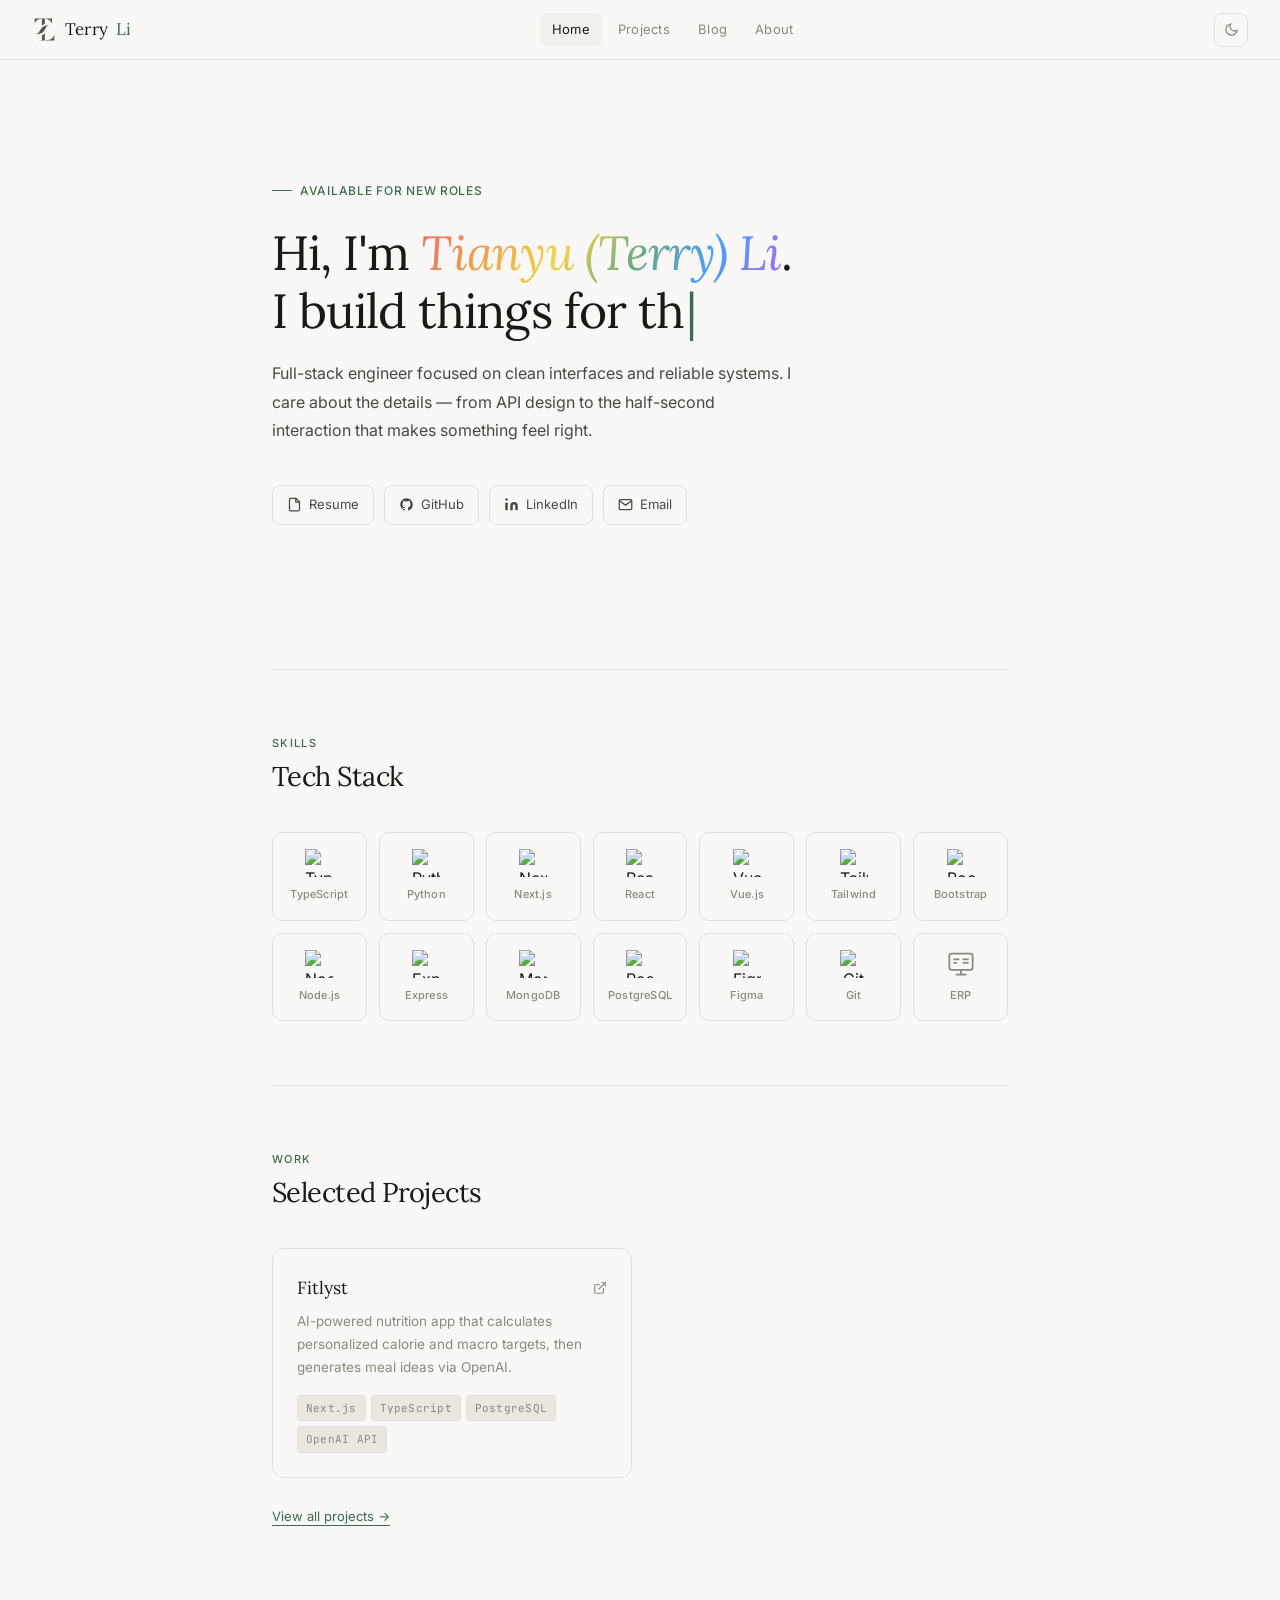
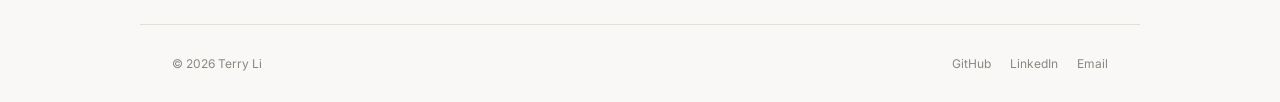
==== commit 6588be18: "Added project & blog" ====
--- a/index.html
+++ b/index.html
@@ -279,94 +279,23 @@
         <h2 class="section-title">Selected Projects</h2>
 
         <div class="projects-grid">
-          <!-- Project 1 — replace with your real projects -->
-          <a class="project-card" href="pages/projects.html#project-flowboard">
+          <a class="project-card" href="pages/projects.html#project-fitlyst">
             <div class="project-card-title">
-              Flowboard
-              <svg
-                viewBox="0 0 24 24"
-                fill="none"
-                stroke="currentColor"
-                stroke-width="2"
-                stroke-linecap="round"
-                stroke-linejoin="round"
-              >
-                <path
-                  d="M18 13v6a2 2 0 0 1-2 2H5a2 2 0 0 1-2-2V8a2 2 0 0 1 2-2h6"
-                />
-                <polyline points="15 3 21 3 21 9" />
-                <line x1="10" y1="14" x2="21" y2="3" />
+              Fitlyst
+              <svg viewBox="0 0 24 24" fill="none" stroke="currentColor" stroke-width="2" stroke-linecap="round" stroke-linejoin="round">
+                <path d="M18 13v6a2 2 0 0 1-2 2H5a2 2 0 0 1-2-2V8a2 2 0 0 1 2-2h6"/>
+                <polyline points="15 3 21 3 21 9"/>
+                <line x1="10" y1="14" x2="21" y2="3"/>
               </svg>
             </div>
             <p class="project-card-desc">
-              Real-time collaborative Kanban board with conflict-free sync
-              across clients using CRDTs.
-            </p>
-            <div class="project-tags">
-              <span class="project-tag">React</span>
-              <span class="project-tag">TypeScript</span>
-              <span class="project-tag">WebSockets</span>
-              <span class="project-tag">PostgreSQL</span>
-            </div>
-          </a>
-
-          <!-- Project 2 -->
-          <a class="project-card" href="pages/projects.html#project-palette">
-            <div class="project-card-title">
-              Palette
-              <svg
-                viewBox="0 0 24 24"
-                fill="none"
-                stroke="currentColor"
-                stroke-width="2"
-                stroke-linecap="round"
-                stroke-linejoin="round"
-              >
-                <path
-                  d="M18 13v6a2 2 0 0 1-2 2H5a2 2 0 0 1-2-2V8a2 2 0 0 1 2-2h6"
-                />
-                <polyline points="15 3 21 3 21 9" />
-                <line x1="10" y1="14" x2="21" y2="3" />
-              </svg>
-            </div>
-            <p class="project-card-desc">
-              Design token manager and CSS variable generator that exports to
-              Figma, Tailwind, and CSS-in-JS.
+              AI-powered nutrition app that calculates personalized calorie and macro targets, then generates meal ideas via OpenAI.
             </p>
             <div class="project-tags">
               <span class="project-tag">Next.js</span>
-              <span class="project-tag">Figma API</span>
-              <span class="project-tag">Zod</span>
-            </div>
-          </a>
-
-          <!-- Project 3 -->
-          <a class="project-card" href="pages/projects.html#project-lens">
-            <div class="project-card-title">
-              Lens
-              <svg
-                viewBox="0 0 24 24"
-                fill="none"
-                stroke="currentColor"
-                stroke-width="2"
-                stroke-linecap="round"
-                stroke-linejoin="round"
-              >
-                <path
-                  d="M18 13v6a2 2 0 0 1-2 2H5a2 2 0 0 1-2-2V8a2 2 0 0 1 2-2h6"
-                />
-                <polyline points="15 3 21 3 21 9" />
-                <line x1="10" y1="14" x2="21" y2="3" />
-              </svg>
-            </div>
-            <p class="project-card-desc">
-              Chrome extension for inspecting web performance — highlights
-              layout shifts, long tasks, and hydration mismatches.
-            </p>
-            <div class="project-tags">
-              <span class="project-tag">JavaScript</span>
-              <span class="project-tag">Web Vitals</span>
-              <span class="project-tag">Chrome API</span>
+              <span class="project-tag">TypeScript</span>
+              <span class="project-tag">PostgreSQL</span>
+              <span class="project-tag">OpenAI API</span>
             </div>
           </a>
         </div>
--- a/css/style.css
+++ b/css/style.css
@@ -674,8 +674,7 @@
   border: 1px solid var(--border);
 }
 .prose pre {
-  background: var(--bg-2);
-  border: 1px solid var(--border);
+  position: relative;
   border-radius: 10px;
   padding: 1.2rem 1.5rem;
   overflow-x: auto;
@@ -687,6 +686,96 @@
   padding: 0;
   font-size: 13.5px;
 }
+
+/* Copy button */
+.copy-btn {
+  position: absolute;
+  top: 0.6rem;
+  right: 0.6rem;
+  font-size: 11px;
+  font-family: var(--mono);
+  padding: 3px 8px;
+  border-radius: 4px;
+  border: 1px solid rgba(255,255,255,0.15);
+  background: rgba(255,255,255,0.08);
+  color: rgba(255,255,255,0.5);
+  cursor: pointer;
+  opacity: 0;
+  transition: opacity 0.15s, color 0.15s;
+}
+.prose pre:hover .copy-btn { opacity: 1; }
+.copy-btn:hover { color: rgba(255,255,255,0.9); }
+
+/* TOC */
+.toc {
+  border: 1px solid var(--border);
+  border-radius: 10px;
+  padding: 1.2rem 1.5rem;
+  margin-bottom: 2.5rem;
+  background: var(--bg-2);
+}
+.toc-label {
+  font-size: 11px;
+  font-family: var(--mono);
+  font-weight: 500;
+  letter-spacing: 0.06em;
+  text-transform: uppercase;
+  color: var(--fg-muted);
+  margin-bottom: 0.75rem;
+}
+.toc-list {
+  list-style: none;
+  display: flex;
+  flex-direction: column;
+  gap: 0.35rem;
+}
+.toc-item a {
+  font-size: 14px;
+  color: var(--fg-2);
+  text-decoration: none;
+  transition: color var(--t);
+}
+.toc-item a:hover { color: var(--accent); }
+.toc-sub a {
+  padding-left: 1rem;
+  font-size: 13px;
+  color: var(--fg-muted);
+}
+
+/* Reading progress bar */
+#reading-progress {
+  position: fixed;
+  top: var(--nav-h);
+  left: 0;
+  width: 0%;
+  height: 2px;
+  background: var(--accent);
+  z-index: 99;
+  transition: width 0.08s linear;
+}
+
+/* Back to top */
+#back-to-top {
+  position: fixed;
+  bottom: 2rem;
+  right: 2rem;
+  width: 40px;
+  height: 40px;
+  border-radius: 50%;
+  background: var(--bg-2);
+  border: 1px solid var(--border);
+  color: var(--fg-muted);
+  cursor: pointer;
+  display: flex;
+  align-items: center;
+  justify-content: center;
+  opacity: 0;
+  transform: translateY(8px);
+  transition: opacity 0.2s, transform 0.2s, color var(--t), border-color var(--t);
+  z-index: 50;
+}
+#back-to-top.visible { opacity: 1; transform: translateY(0); }
+#back-to-top:hover { color: var(--fg); border-color: var(--border-2); }
 .prose blockquote {
   border-left: 2px solid var(--accent);
   padding-left: 1.2rem;
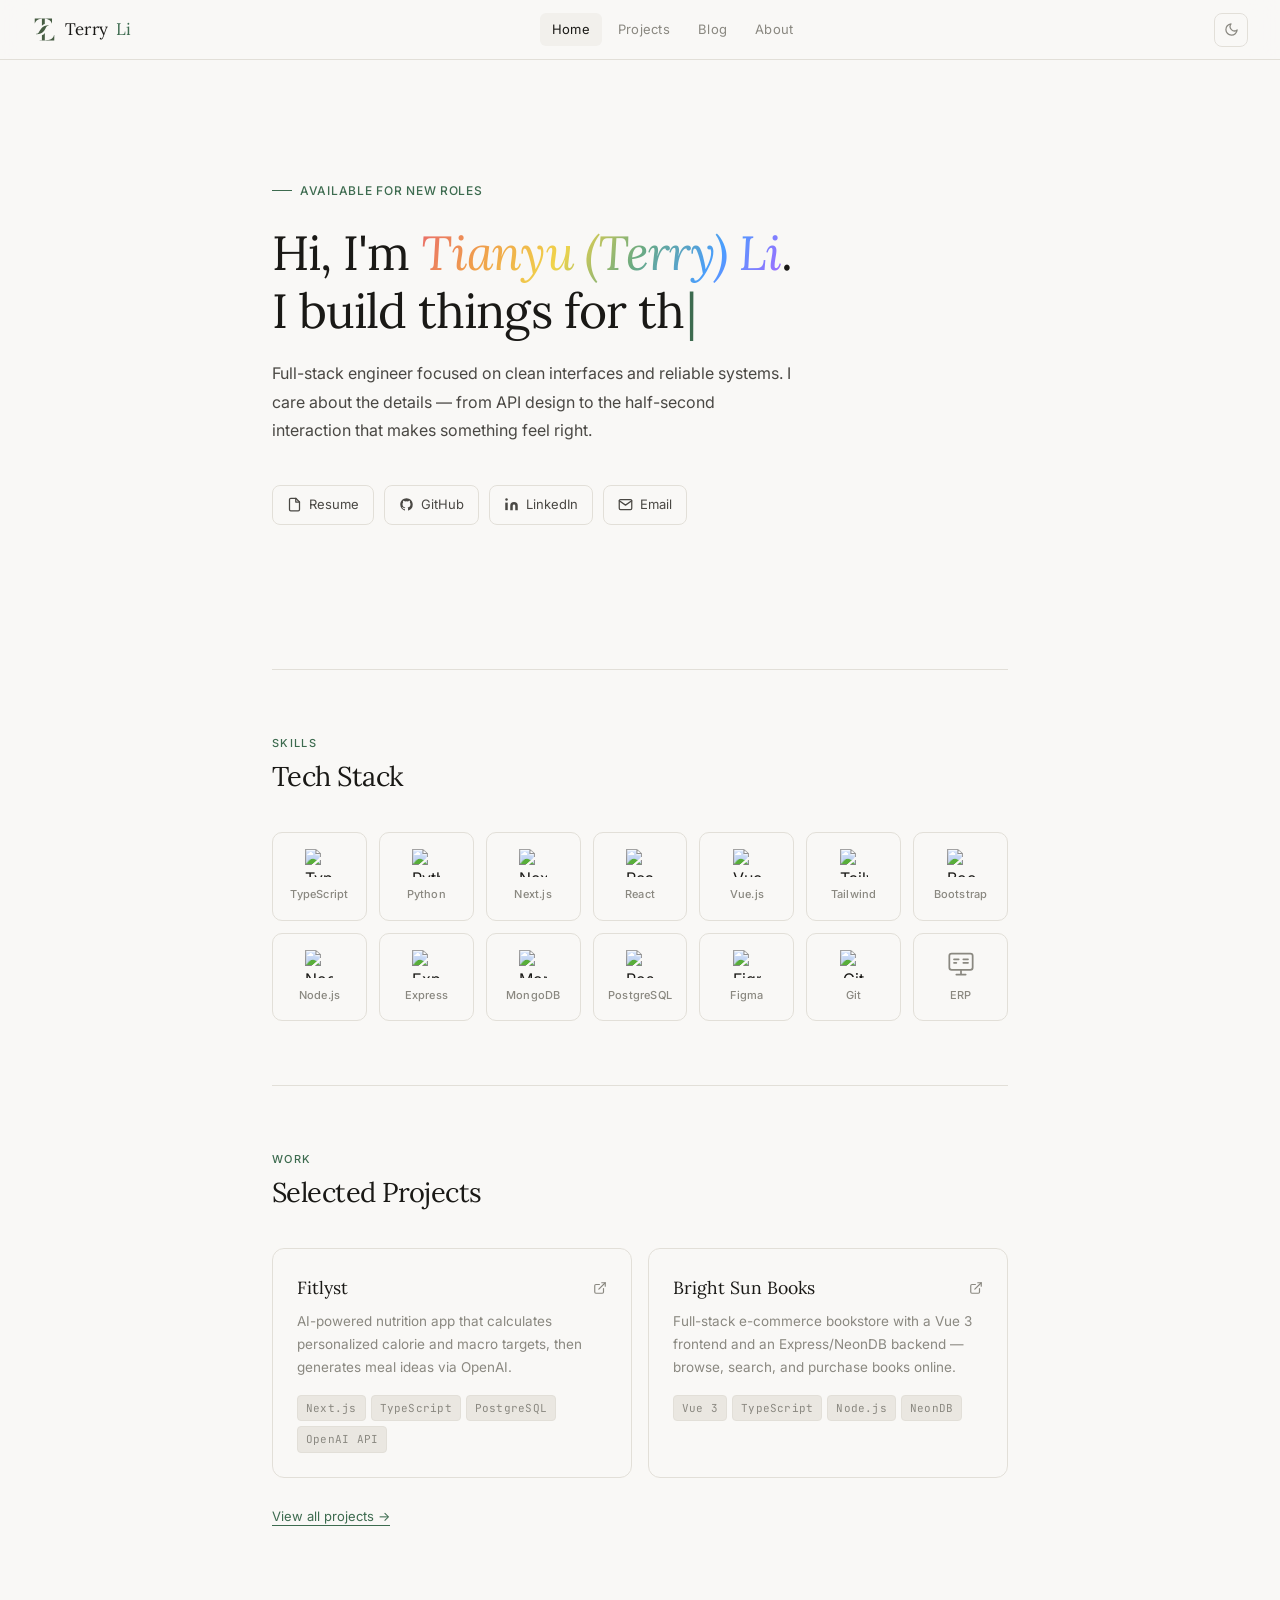
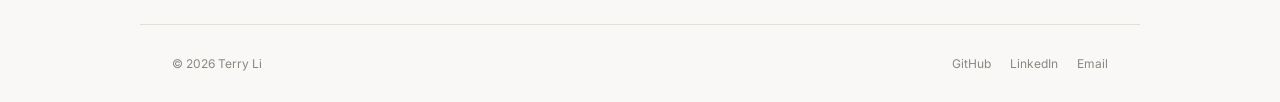
==== commit 317b5a62: "Added bookstore project" ====
--- a/index.html
+++ b/index.html
@@ -298,6 +298,25 @@
               <span class="project-tag">OpenAI API</span>
             </div>
           </a>
+          <a class="project-card" href="pages/projects.html#project-bright-sun-books">
+            <div class="project-card-title">
+              Bright Sun Books
+              <svg viewBox="0 0 24 24" fill="none" stroke="currentColor" stroke-width="2" stroke-linecap="round" stroke-linejoin="round">
+                <path d="M18 13v6a2 2 0 0 1-2 2H5a2 2 0 0 1-2-2V8a2 2 0 0 1 2-2h6"/>
+                <polyline points="15 3 21 3 21 9"/>
+                <line x1="10" y1="14" x2="21" y2="3"/>
+              </svg>
+            </div>
+            <p class="project-card-desc">
+              Full-stack e-commerce bookstore with a Vue 3 frontend and an Express/NeonDB backend — browse, search, and purchase books online.
+            </p>
+            <div class="project-tags">
+              <span class="project-tag">Vue 3</span>
+              <span class="project-tag">TypeScript</span>
+              <span class="project-tag">Node.js</span>
+              <span class="project-tag">NeonDB</span>
+            </div>
+          </a>
         </div>
 
         <p style="margin-top: 1.5rem">
--- a/css/style.css
+++ b/css/style.css
@@ -696,15 +696,21 @@
   font-family: var(--mono);
   padding: 3px 8px;
   border-radius: 4px;
-  border: 1px solid rgba(255,255,255,0.15);
-  background: rgba(255,255,255,0.08);
-  color: rgba(255,255,255,0.5);
+  border: 1px solid rgba(0,0,0,0.15);
+  background: rgba(0,0,0,0.06);
+  color: rgba(0,0,0,0.45);
   cursor: pointer;
   opacity: 0;
   transition: opacity 0.15s, color 0.15s;
 }
 .prose pre:hover .copy-btn { opacity: 1; }
-.copy-btn:hover { color: rgba(255,255,255,0.9); }
+.copy-btn:hover { color: rgba(0,0,0,0.85); }
+[data-theme="dark"] .copy-btn {
+  border-color: rgba(255,255,255,0.15);
+  background: rgba(255,255,255,0.08);
+  color: rgba(255,255,255,0.5);
+}
+[data-theme="dark"] .copy-btn:hover { color: rgba(255,255,255,0.9); }
 
 /* TOC */
 .toc {
